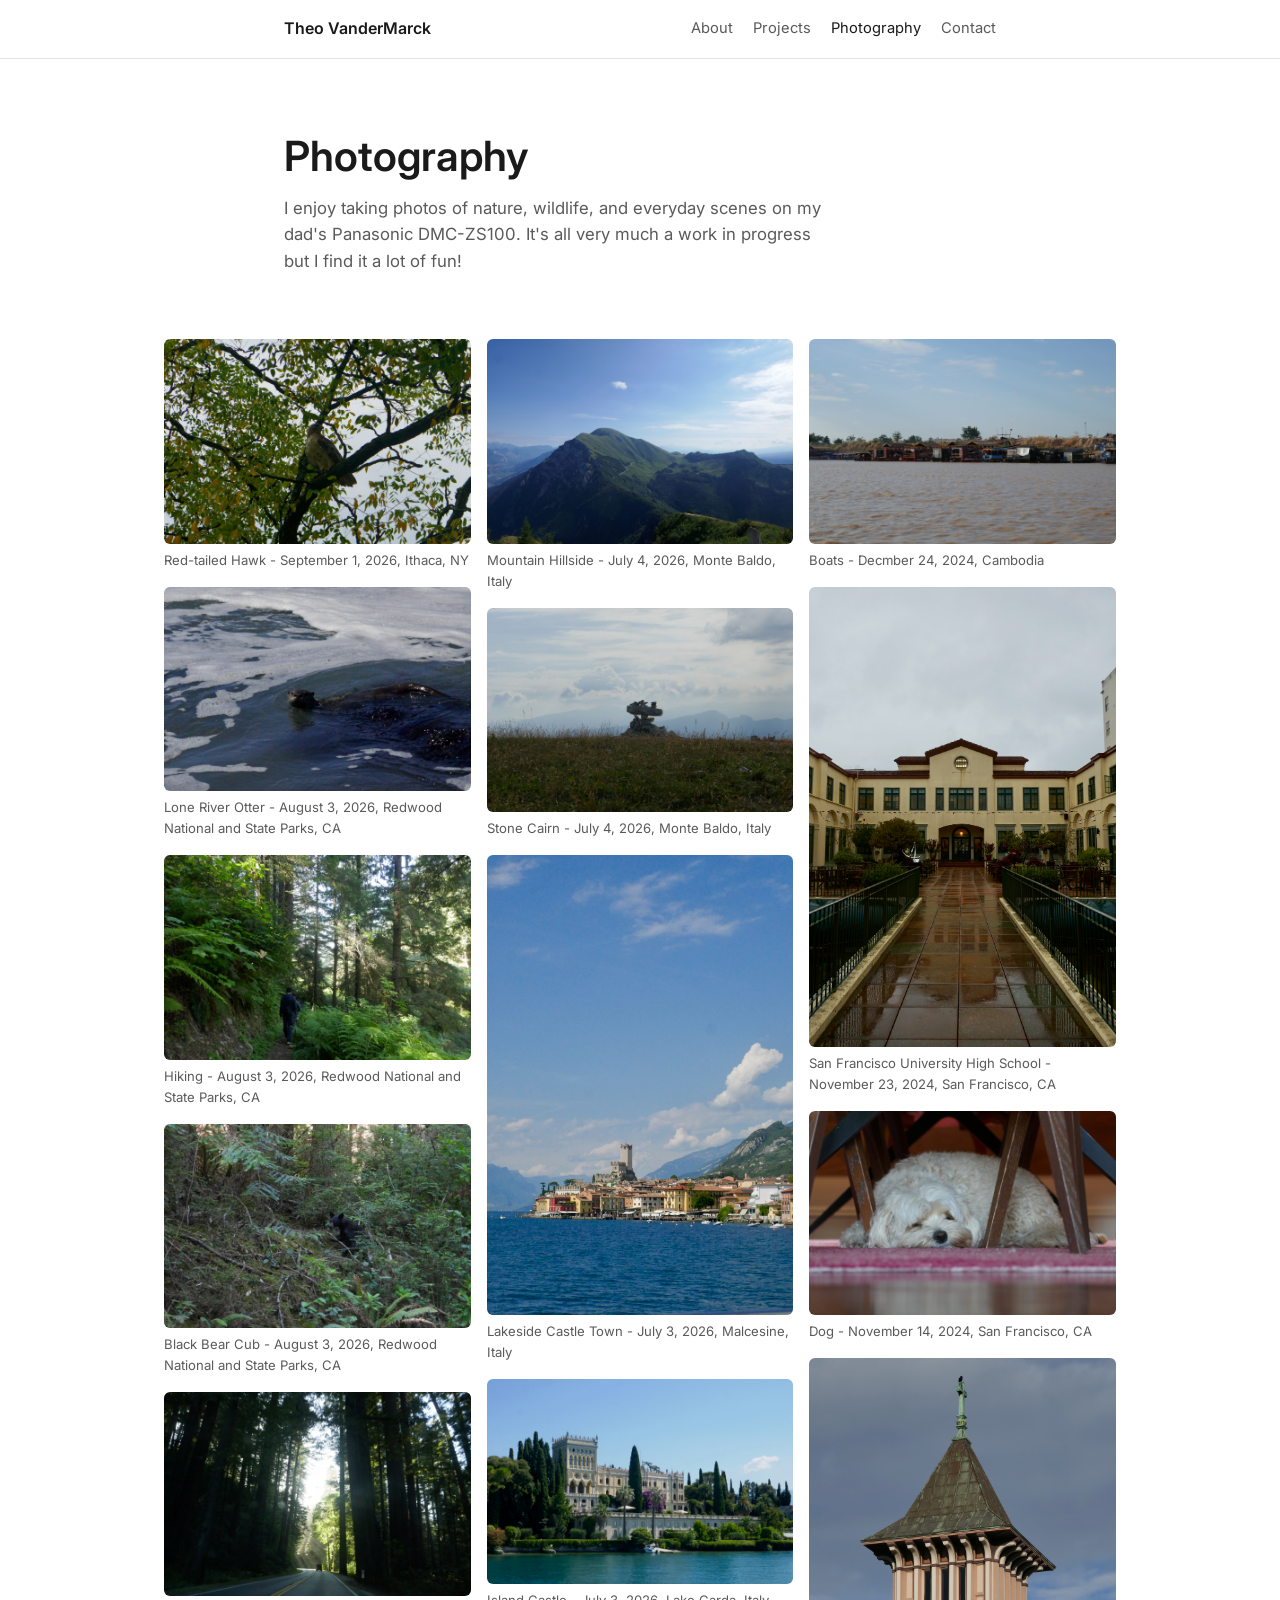
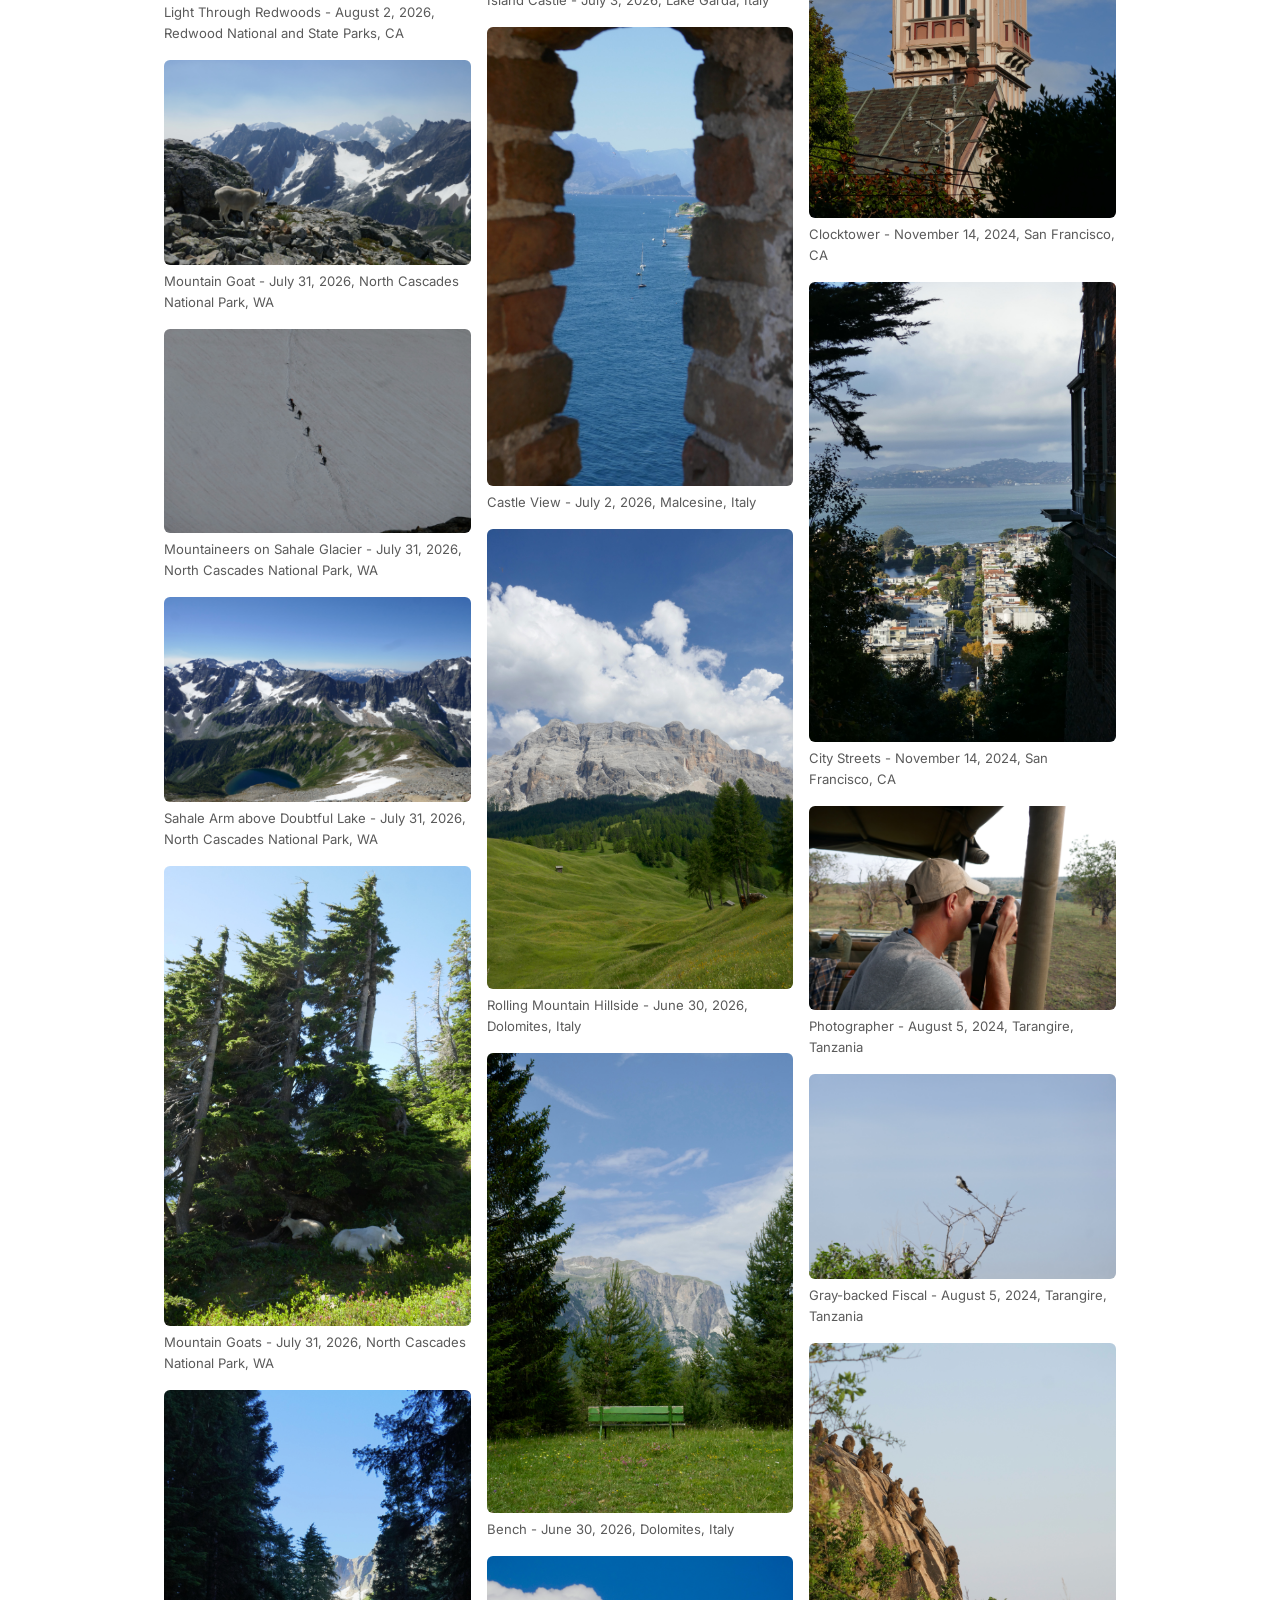
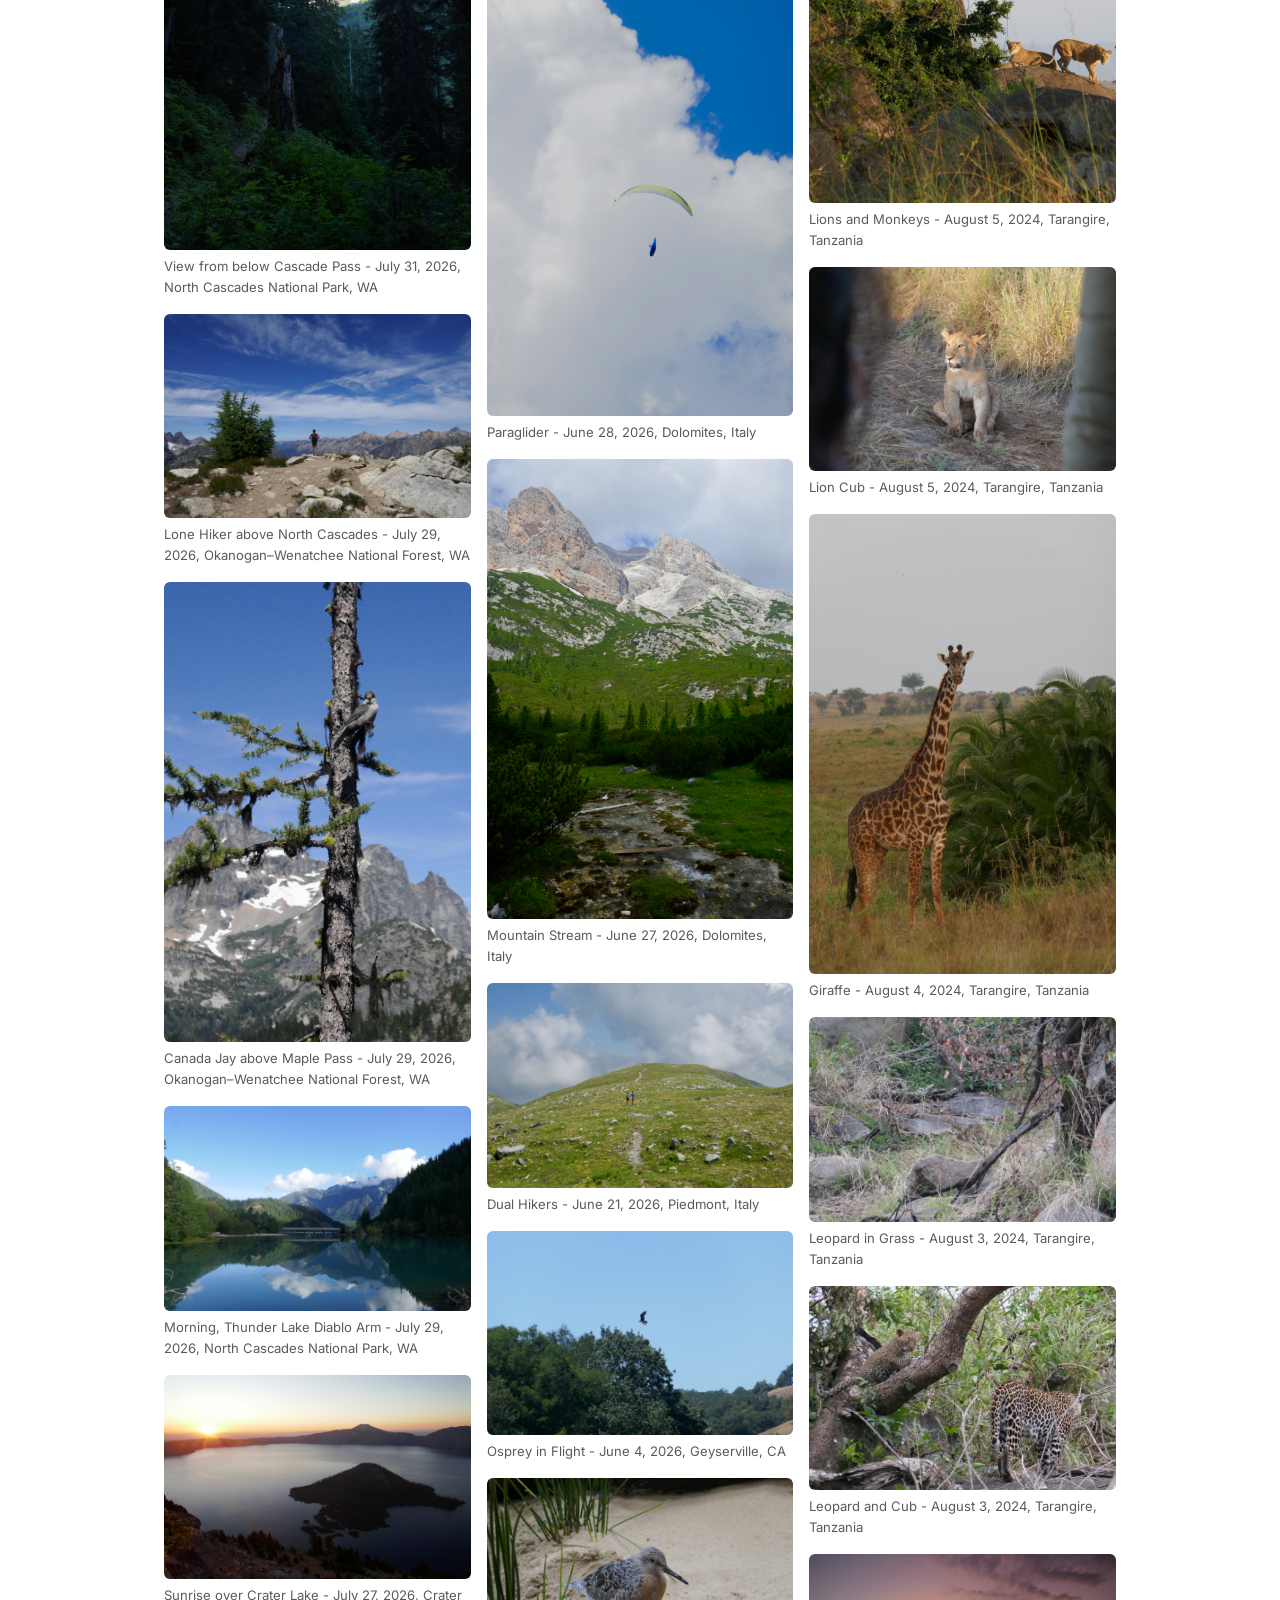
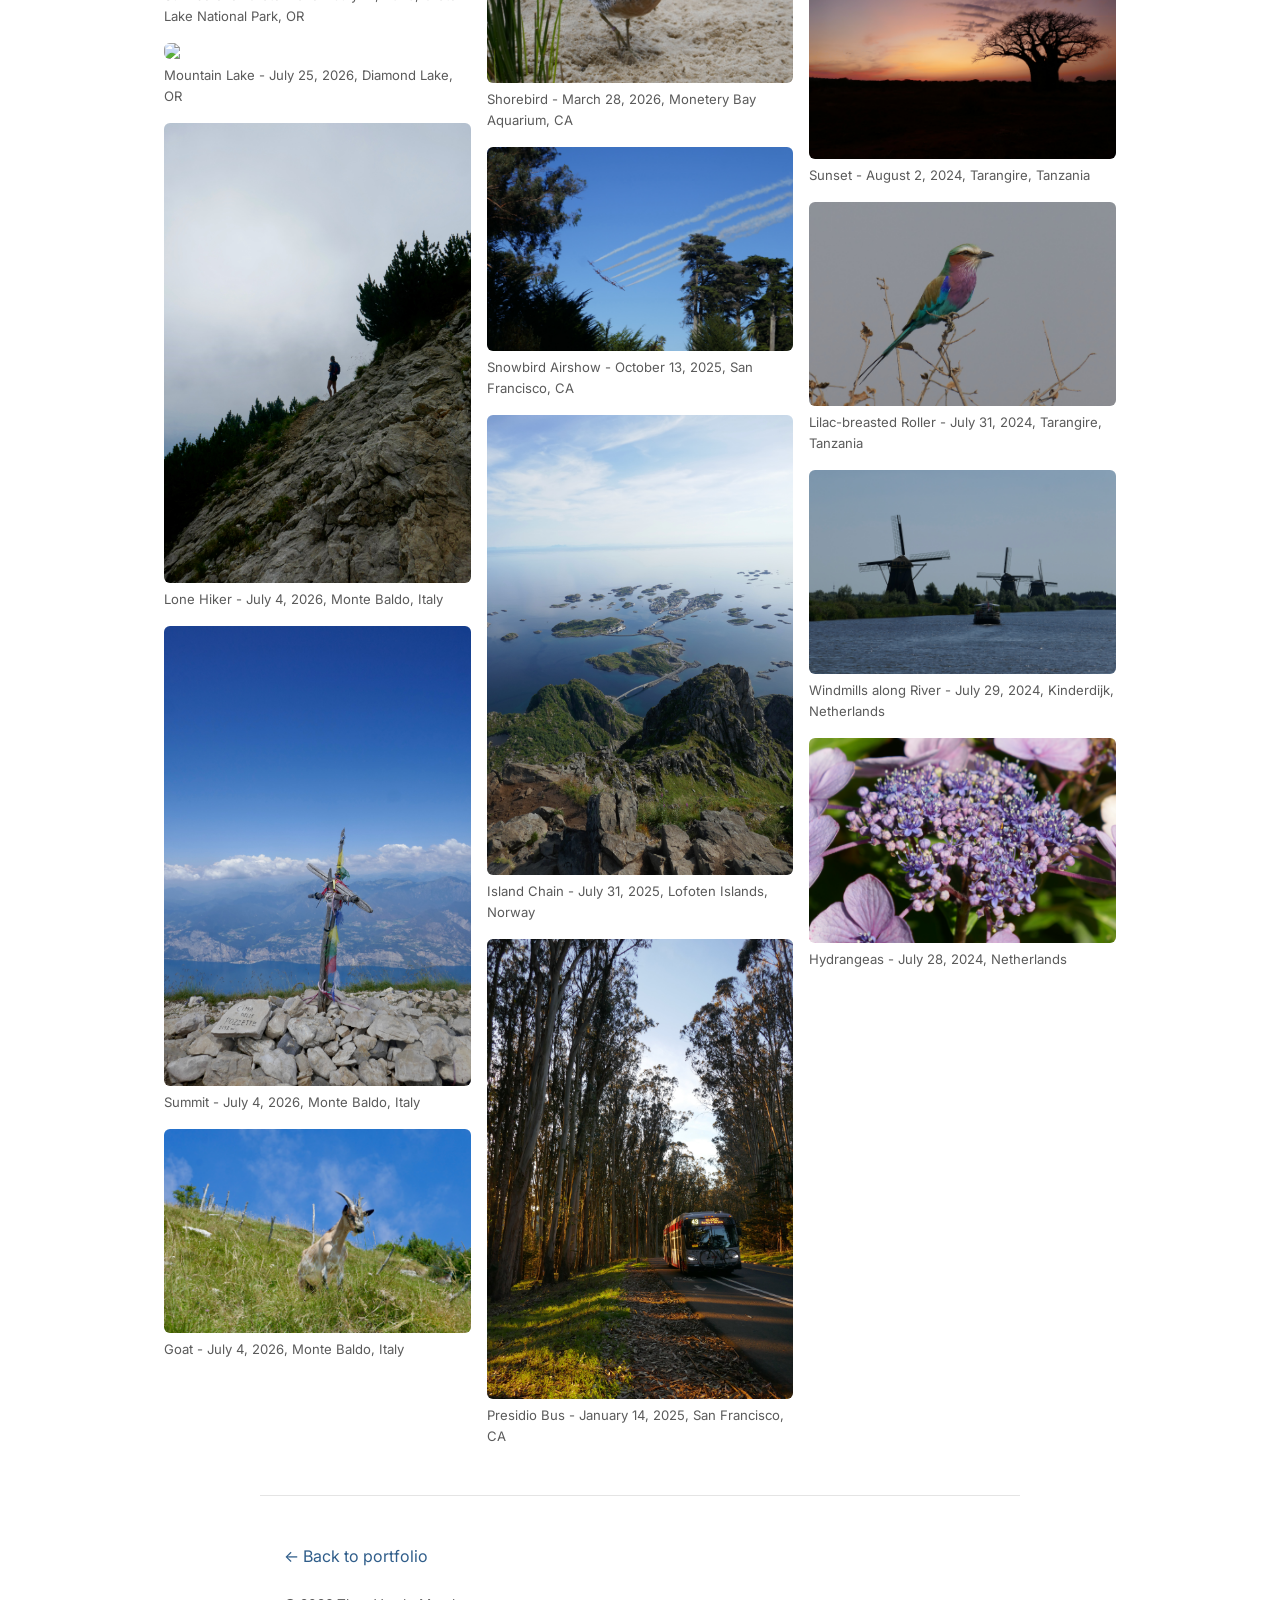
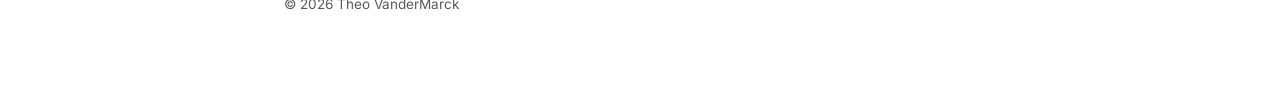
==== photography.html @ ccc16182 "added photography section" ====
<!DOCTYPE html>
<html lang="en">
<head>
<meta charset="UTF-8">
<meta name="viewport" content="width=device-width, initial-scale=1.0">
<title>Photography — Theo VanderMarck</title>
<meta name="description" content="Photography by Theo VanderMarck.">
<link rel="icon" href="assets/icon.png">
<link rel="preconnect" href="https://fonts.googleapis.com">
<link rel="preconnect" href="https://fonts.gstatic.com" crossorigin>
<link href="https://fonts.googleapis.com/css2?family=Inter:wght@400;500;600;700&display=swap" rel="stylesheet">
<link rel="stylesheet" href="styles.css">
</head>
<body>

  <header class="nav">
    <div class="nav-inner">
      <a href="index.html" class="nav-name">Theo VanderMarck</a>
      <nav class="nav-links">
        <a href="index.html#about">About</a>
        <a href="index.html#projects">Projects</a>
        <a href="photography.html" class="current">Photography</a>
        <a href="index.html#contact">Contact</a>
      </nav>
    </div>
  </header>

  <section class="hero photo-hero">
    <h1>Photography</h1>
    <p class="hero-tagline">
      I enjoy taking photos of nature, wildlife, and everyday scenes on my dad's Panasonic DMC-ZS100. It's all very much a work in progress but I find it a lot of fun!
    </p>
  </section>

  <section class="gallery-section">
    <div class="gallery">

      <figure>
        <a href="assets/photos/i1.jpeg" target="_blank" rel="noopener">
          <img src="assets/photos/i1.jpeg" loading="lazy">
        </a>
        <figcaption>Red-tailed Hawk - September 1, 2026, Ithaca, NY</figcaption>
      </figure>

      <figure>
        <a href="assets/photos/i2.jpeg" target="_blank" rel="noopener">
          <img src="assets/photos/i2.jpeg" loading="lazy">
        </a>
        <figcaption>Lone River Otter - August 3, 2026, Redwood National and State Parks, CA</figcaption>
      </figure>

      <figure>
        <a href="assets/photos/i3.jpeg" target="_blank" rel="noopener">
          <img src="assets/photos/i3.jpeg" loading="lazy">
        </a>
        <figcaption>Hiking - August 3, 2026, Redwood National and State Parks, CA</figcaption>
      </figure>

      <figure>
        <a href="assets/photos/i4.jpeg" target="_blank" rel="noopener">
          <img src="assets/photos/i4.jpeg" loading="lazy">
        </a>
        <figcaption>Black Bear Cub - August 3, 2026, Redwood National and State Parks, CA </figcaption>
      </figure>

      <figure>
        <a href="assets/photos/i5.jpeg" target="_blank" rel="noopener">
          <img src="assets/photos/i5.jpeg" loading="lazy">
        </a>
        <figcaption>Light Through Redwoods - August 2, 2026, Redwood National and State Parks, CA </figcaption>
      </figure>

      <figure>
        <a href="assets/photos/i6.jpeg" target="_blank" rel="noopener">
          <img src="assets/photos/i6.jpeg" loading="lazy">
        </a>
        <figcaption>Mountain Goat - July 31, 2026, North Cascades National Park, WA</figcaption>
      </figure>

      <figure>
        <a href="assets/photos/i7.jpeg" target="_blank" rel="noopener">
          <img src="assets/photos/i7.jpeg" loading="lazy">
        </a>
        <figcaption>Mountaineers on Sahale Glacier - July 31, 2026, North Cascades National Park, WA </figcaption>
      </figure>

      <figure>
        <a href="assets/photos/i8.jpeg" target="_blank" rel="noopener">
          <img src="assets/photos/i8.jpeg" loading="lazy">
        </a>
        <figcaption>Sahale Arm above Doubtful Lake - July 31, 2026, North Cascades National Park, WA </figcaption>
      </figure>

      <figure>
        <a href="assets/photos/i9.jpeg" target="_blank" rel="noopener">
          <img src="assets/photos/i9.jpeg" loading="lazy">
        </a>
        <figcaption>Mountain Goats - July 31, 2026, North Cascades National Park, WA </figcaption>
      </figure>

      <figure>
        <a href="assets/photos/i10.jpeg" target="_blank" rel="noopener">
          <img src="assets/photos/i10.jpeg" loading="lazy">
        </a>
        <figcaption>View from below Cascade Pass - July 31, 2026, North Cascades National Park, WA</figcaption>
      </figure>

      <figure>
        <a href="assets/photos/i11.jpeg" target="_blank" rel="noopener">
          <img src="assets/photos/i11.jpeg" loading="lazy">
        </a>
        <figcaption>Lone Hiker above North Cascades - July 29, 2026, Okanogan–Wenatchee National Forest, WA</figcaption>
      </figure>

      <figure>
        <a href="assets/photos/i12.jpeg" target="_blank" rel="noopener">
          <img src="assets/photos/i12.jpeg" loading="lazy">
        </a>
        <figcaption>Canada Jay above Maple Pass - July 29, 2026, Okanogan–Wenatchee National Forest, WA</figcaption>
      </figure>

      <figure>
        <a href="assets/photos/i13.jpeg" target="_blank" rel="noopener">
          <img src="assets/photos/i13.jpeg" loading="lazy">
        </a>
        <figcaption>Morning, Thunder Lake Diablo Arm - July 29, 2026, North Cascades National Park, WA </figcaption>
      </figure>

      <figure>
        <a href="assets/photos/i14.jpeg" target="_blank" rel="noopener">
          <img src="assets/photos/i14.jpeg" loading="lazy">
        </a>
        <figcaption>Sunrise over Crater Lake - July 27, 2026, Crater Lake National Park, OR</figcaption>
      </figure>

      <figure>
        <a href="assets/photos/i15.jpeg" target="_blank" rel="noopener">
          <img src="assets/photos/i15jpeg" loading="lazy">
        </a>
        <figcaption>Mountain Lake - July 25, 2026, Diamond Lake, OR</figcaption>
      </figure>

      <figure>
        <a href="assets/photos/i16.jpeg" target="_blank" rel="noopener">
          <img src="assets/photos/i16.jpeg" loading="lazy">
        </a>
        <figcaption>Lone Hiker - July 4, 2026, Monte Baldo, Italy</figcaption>
      </figure>

      <figure>
        <a href="assets/photos/i17.jpeg" target="_blank" rel="noopener">
          <img src="assets/photos/i17.jpeg" loading="lazy">
        </a>
        <figcaption>Summit - July 4, 2026, Monte Baldo, Italy</figcaption>
      </figure>

      <figure>
        <a href="assets/photos/i18.jpeg" target="_blank" rel="noopener">
          <img src="assets/photos/i18.jpeg" loading="lazy">
        </a>
        <figcaption>Goat - July 4, 2026, Monte Baldo, Italy</figcaption>
      </figure>

      <figure>
        <a href="assets/photos/i19.jpeg" target="_blank" rel="noopener">
          <img src="assets/photos/i19.jpeg" loading="lazy">
        </a>
        <figcaption>Mountain Hillside - July 4, 2026, Monte Baldo, Italy</figcaption>
      </figure>

      <figure>
        <a href="assets/photos/i20.jpeg" target="_blank" rel="noopener">
          <img src="assets/photos/i20.jpeg" loading="lazy">
        </a>
        <figcaption>Stone Cairn - July 4, 2026, Monte Baldo, Italy</figcaption>
      </figure>

      <figure>
        <a href="assets/photos/i21.jpeg" target="_blank" rel="noopener">
          <img src="assets/photos/i21.jpeg" loading="lazy">
        </a>
        <figcaption>Lakeside Castle Town - July 3, 2026, Malcesine, Italy</figcaption>
      </figure>

      <figure>
        <a href="assets/photos/i22.jpeg" target="_blank" rel="noopener">
          <img src="assets/photos/i22.jpeg" loading="lazy">
        </a>
        <figcaption>Island Castle - July 3, 2026, Lake Garda, Italy</figcaption>
      </figure>

      <figure>
        <a href="assets/photos/i23.jpeg" target="_blank" rel="noopener">
          <img src="assets/photos/i23.jpeg" loading="lazy">
        </a>
        <figcaption>Castle View - July 2, 2026, Malcesine, Italy</figcaption>
      </figure>

      <figure>
        <a href="assets/photos/i24.jpeg" target="_blank" rel="noopener">
          <img src="assets/photos/i24.jpeg" loading="lazy">
        </a>
        <figcaption>Rolling Mountain Hillside - June 30, 2026, Dolomites, Italy</figcaption>
      </figure>

      <figure>
        <a href="assets/photos/i25.jpeg" target="_blank" rel="noopener">
          <img src="assets/photos/i25.jpeg" loading="lazy">
        </a>
        <figcaption>Bench - June 30, 2026, Dolomites, Italy </figcaption>
      </figure>

      <figure>
        <a href="assets/photos/i26.jpeg" target="_blank" rel="noopener">
          <img src="assets/photos/i26.jpeg" loading="lazy">
        </a>
        <figcaption>Paraglider - June 28, 2026, Dolomites, Italy</figcaption>
      </figure>

      <figure>
        <a href="assets/photos/i27.jpeg" target="_blank" rel="noopener">
          <img src="assets/photos/i27.jpeg" loading="lazy">
        </a>
        <figcaption>Mountain Stream - June 27, 2026, Dolomites, Italy</figcaption>
      </figure>

      <figure>
        <a href="assets/photos/i28.jpeg" target="_blank" rel="noopener">
          <img src="assets/photos/i28.jpeg" loading="lazy">
        </a>
        <figcaption>Dual Hikers - June 21, 2026, Piedmont, Italy</figcaption>
      </figure>

      <figure>
        <a href="assets/photos/i29.jpeg" target="_blank" rel="noopener">
          <img src="assets/photos/i29.jpeg" loading="lazy">
        </a>
        <figcaption>Osprey in Flight - June 4, 2026, Geyserville, CA </figcaption>
      </figure>

      <figure>
        <a href="assets/photos/i30.jpeg" target="_blank" rel="noopener">
          <img src="assets/photos/i30.jpeg" loading="lazy">
        </a>
        <figcaption>Shorebird - March 28, 2026, Monetery Bay Aquarium, CA</figcaption>
      </figure>

      <figure>
        <a href="assets/photos/i31.jpeg" target="_blank" rel="noopener">
          <img src="assets/photos/i31.jpeg" loading="lazy">
        </a>
        <figcaption>Snowbird Airshow - October 13, 2025, San Francisco, CA</figcaption>
      </figure>

      <figure>
        <a href="assets/photos/i32.jpeg" target="_blank" rel="noopener">
          <img src="assets/photos/i32.jpeg" loading="lazy">
        </a>
        <figcaption>Island Chain - July 31, 2025, Lofoten Islands, Norway</figcaption>
      </figure>

      <figure>
        <a href="assets/photos/i33.jpeg" target="_blank" rel="noopener">
          <img src="assets/photos/i33.jpeg" loading="lazy">
        </a>
        <figcaption>Presidio Bus - January 14, 2025, San Francisco, CA</figcaption>
      </figure>

      <figure>
        <a href="assets/photos/i34.jpeg" target="_blank" rel="noopener">
          <img src="assets/photos/i34.jpeg" loading="lazy">
        </a>
        <figcaption>Boats - Decmber 24, 2024, Cambodia </figcaption>
      </figure>

      <figure>
        <a href="assets/photos/i35.jpeg" target="_blank" rel="noopener">
          <img src="assets/photos/i35.jpeg" loading="lazy">
        </a>
        <figcaption>San Francisco University High School - November 23, 2024, San Francisco, CA</figcaption>
      </figure>

      <figure>
        <a href="assets/photos/i36.jpeg" target="_blank" rel="noopener">
          <img src="assets/photos/i36.jpeg" loading="lazy">
        </a>
        <figcaption>Dog - November 14, 2024, San Francisco, CA </figcaption>
      </figure>

      <figure>
        <a href="assets/photos/i37.jpeg" target="_blank" rel="noopener">
          <img src="assets/photos/i37.jpeg" loading="lazy">
        </a>
        <figcaption>Clocktower - November 14, 2024, San Francisco, CA </figcaption>
      </figure>

      <figure>
        <a href="assets/photos/i38.jpeg" target="_blank" rel="noopener">
          <img src="assets/photos/i38.jpeg" loading="lazy">
        </a>
        <figcaption>City Streets - November 14, 2024, San Francisco, CA </figcaption>
      </figure>

      <figure>
        <a href="assets/photos/i39.jpeg" target="_blank" rel="noopener">
          <img src="assets/photos/i39.jpeg" loading="lazy">
        </a>
        <figcaption>Photographer - August 5, 2024, Tarangire, Tanzania</figcaption>
      </figure>

      <figure>
        <a href="assets/photos/i40.jpeg" target="_blank" rel="noopener">
          <img src="assets/photos/i40.jpeg" loading="lazy">
        </a>
        <figcaption>Gray-backed Fiscal - August 5, 2024, Tarangire, Tanzania</figcaption>
      </figure>

      <figure>
        <a href="assets/photos/i41.jpeg" target="_blank" rel="noopener">
          <img src="assets/photos/i41.jpeg" loading="lazy">
        </a>
        <figcaption>Lions and Monkeys - August 5, 2024, Tarangire, Tanzania </figcaption>
      </figure>

      <figure>
        <a href="assets/photos/i42.jpeg" target="_blank" rel="noopener">
          <img src="assets/photos/i42.jpeg" loading="lazy">
        </a>
        <figcaption>Lion Cub - August 5, 2024, Tarangire, Tanzania </figcaption>
      </figure>

      <figure>
        <a href="assets/photos/i43.jpeg" target="_blank" rel="noopener">
          <img src="assets/photos/i43.jpeg" loading="lazy">
        </a>
        <figcaption>Giraffe - August 4, 2024, Tarangire, Tanzania </figcaption>
      </figure>

      <figure>
        <a href="assets/photos/i44.jpeg" target="_blank" rel="noopener">
          <img src="assets/photos/i44.jpeg" loading="lazy">
        </a>
        <figcaption>Leopard in Grass - August 3, 2024, Tarangire, Tanzania </figcaption>
      </figure>

      <figure>
        <a href="assets/photos/i45.jpeg" target="_blank" rel="noopener">
          <img src="assets/photos/i45.jpeg" loading="lazy">
        </a>
        <figcaption>Leopard and Cub - August 3, 2024, Tarangire, Tanzania</figcaption>
      </figure>

      <figure>
        <a href="assets/photos/i46.jpeg" target="_blank" rel="noopener">
          <img src="assets/photos/i46.jpeg" loading="lazy">
        </a>
        <figcaption>Sunset - August 2, 2024, Tarangire, Tanzania</figcaption>
      </figure>

      <figure>
        <a href="assets/photos/i47.jpeg" target="_blank" rel="noopener">
          <img src="assets/photos/i47.jpeg" loading="lazy">
        </a>
        <figcaption>Lilac-breasted Roller - July 31, 2024, Tarangire, Tanzania </figcaption>
      </figure>

      <figure>
        <a href="assets/photos/i48.jpeg" target="_blank" rel="noopener">
          <img src="assets/photos/i48.jpeg" loading="lazy">
        </a>
        <figcaption>Windmills along River - July 29, 2024, Kinderdijk, Netherlands</figcaption>
      </figure>

      <figure>
        <a href="assets/photos/i49.jpeg" target="_blank" rel="noopener">
          <img src="assets/photos/i49.jpeg" loading="lazy">
        </a>
        <figcaption>Hydrangeas - July 28, 2024, Netherlands </figcaption>
      </figure>


    </div>
  </section>

  <footer class="footer">
    <p><a href="index.html">← Back to portfolio</a></p>
    <p class="footer-note">© <span id="year"></span> Theo VanderMarck</p>
  </footer>

  <script src="script.js"></script>
</body>
</html>
---- styles.css ----
:root {
  --bg: #ffffff;
  --text: #1a1a1a;
  --text-dim: #5a5a5a;
  --border: #e4e4e4;
  --accent: #2f5d8a;

  --font: 'Inter', -apple-system, BlinkMacSystemFont, sans-serif;
  --max-width: 760px;
  --edge: 24px;
}

* { box-sizing: border-box; }

html { scroll-behavior: smooth; }

@media (prefers-reduced-motion: reduce) {
  html { scroll-behavior: auto; }
}

body {
  margin: 0;
  background: var(--bg);
  color: var(--text);
  font-family: var(--font);
  line-height: 1.6;
  -webkit-font-smoothing: antialiased;
}

h1, h2, h3 {
  margin: 0 0 12px;
  font-weight: 600;
  line-height: 1.25;
}

p { margin: 0 0 16px; }

a { color: var(--accent); text-decoration: none; }
a:hover { text-decoration: underline; }

a:focus-visible, button:focus-visible {
  outline: 2px solid var(--accent);
  outline-offset: 3px;
}

.nav {
  position: sticky;
  top: 0;
  z-index: 50;
  background: rgba(255, 255, 255, 0.9);
  backdrop-filter: blur(6px);
  border-bottom: 1px solid var(--border);
}

.nav-inner {
  max-width: var(--max-width);
  margin: 0 auto;
  padding: 16px var(--edge);
  display: flex;
  align-items: center;
  justify-content: space-between;
}

.nav-name {
  font-weight: 600;
  color: var(--text);
}
.nav-name:hover { text-decoration: none; opacity: 0.75; }

.nav-links { display: flex; gap: 20px; }
.nav-links a {
  color: var(--text-dim);
  font-size: 0.92rem;
}
.nav-links a:hover { color: var(--text); text-decoration: none; }

.hero {
  max-width: var(--max-width);
  margin: 0 auto;
  padding: 72px var(--edge) 48px;
}

.hero h1 {
  font-size: clamp(2rem, 6vw, 2.6rem);
}

.hero-tagline {
  max-width: 540px;
  color: var(--text-dim);
  font-size: 1.05rem;
}

.hero-links { display: flex; gap: 18px; margin-top: 8px; }
.hero-links a { font-size: 0.95rem; font-weight: 500; }

.section {
  max-width: var(--max-width);
  margin: 0 auto;
  padding: 48px var(--edge);
  border-top: 1px solid var(--border);
}

.section h2 {
  font-size: 1.4rem;
  margin-bottom: 24px;
}

.about-grid {
  display: grid;
  grid-template-columns: 160px 1fr;
  gap: 32px;
  align-items: start;
}

.photo-placeholder {
  aspect-ratio: 1 / 1;
  background: #f4f4f4;
  border: 1px dashed var(--border);
  display: flex;
  align-items: center;
  justify-content: center;
  font-size: 0.8rem;
  color: var(--text-dim);
  border-radius: 6px;
}

.about-copy p { color: var(--text-dim); }

@media (max-width: 560px) {
  .about-grid { grid-template-columns: 1fr; }
  .photo-placeholder { max-width: 140px; }
}

.skills { margin-top: 36px; }
.skills h3 { font-size: 1rem; margin-bottom: 14px; }

.skills-list {
  list-style: none;
  padding: 0;
  margin: 0;
  display: flex;
  flex-wrap: wrap;
  gap: 8px;
}
.skills-list li {
  font-size: 0.88rem;
  color: var(--text-dim);
  border: 1px solid var(--border);
  padding: 6px 12px;
  border-radius: 6px;
}

.project {
  display: grid;
  grid-template-columns: 220px 1fr;
  gap: 24px;
  padding: 24px 0;
  border-bottom: 1px solid var(--border);

  align-items: start;   
}
.project:last-child { border-bottom: none; }

.project-image .photo-placeholder {
  aspect-ratio: 4 / 3;
  border-radius: 6px;
}

.project-body h3 { font-size: 1.1rem; margin-bottom: 4px; }

.project-meta {
  font-size: 0.85rem;
  color: var(--text-dim);
  margin-bottom: 12px;
}

.project-desc { color: var(--text-dim); font-size: 0.95rem; }

.project-links { display: flex; gap: 16px; margin-top: 4px; }
.project-links a { font-size: 0.9rem; font-weight: 500; }

@media (max-width: 600px) {
  .project { grid-template-columns: 1fr; }
}

.footer {
  max-width: var(--max-width);
  margin: 0 auto;
  padding: 48px var(--edge) 64px;
  border-top: 1px solid var(--border);
}

.footer-note {
  margin-top: 24px;
  font-size: 0.85rem;
  color: var(--text-dim);
}

.photo-placeholder img,
.about-photo img,
.project-image img {
  width: 100%;
  aspect-ratio: 4 / 3;
  object-fit: cover;
  border-radius: 6px;
  display: block;
}
.about-photo {
  aspect-ratio: 1 / 1;
  overflow: hidden;
  border-radius: 6px;
}

.about-photo img {
  width: 100%;
  height: 100%;
  object-fit: cover;
  display: block;
}

.project-image2 img {
  width: 100%;
  aspect-ratio: 3 / 4.2;
  object-fit: cover;
  border-radius: 6px;
  display: block;
}

.project-list {
  list-style: none;
  margin: 0;
  padding: 0;
}

.project-list li {
  display: flex;
  flex-wrap: wrap;
  align-items: baseline;
  gap: 10px;
  padding: 12px 0;
  border-bottom: 1px solid var(--border);
}
.project-list li:last-child { border-bottom: none; }

.project-list-title {
  font-weight: 500;
  margin-right: auto;
}

.project-list a {
  font-size: 0.9rem;
  font-weight: 500;
  white-space: nowrap;
}

.photo-hero { padding-bottom: 24px; }

.gallery-section {
  max-width: 1000px;
  margin: 0 auto;
  padding: 24px var(--edge) 48px;
}

/* Columns let photos keep their own aspect ratios (mixed portrait/landscape) */
.gallery {
  column-count: 3;
  column-gap: 16px;
}

.gallery figure {
  margin: 0 0 16px;
  break-inside: avoid;
}

.gallery img {
  width: 100%;
  height: auto;
  display: block;
  border-radius: 6px;
}

.gallery a:hover img { opacity: 0.9; }

.gallery figcaption {
  font-size: 0.82rem;
  color: var(--text-dim);
  margin-top: 6px;
}

.nav-links a.current { color: var(--text); }

@media (max-width: 800px) { .gallery { column-count: 2; } }
@media (max-width: 480px) { .gallery { column-count: 1; } }
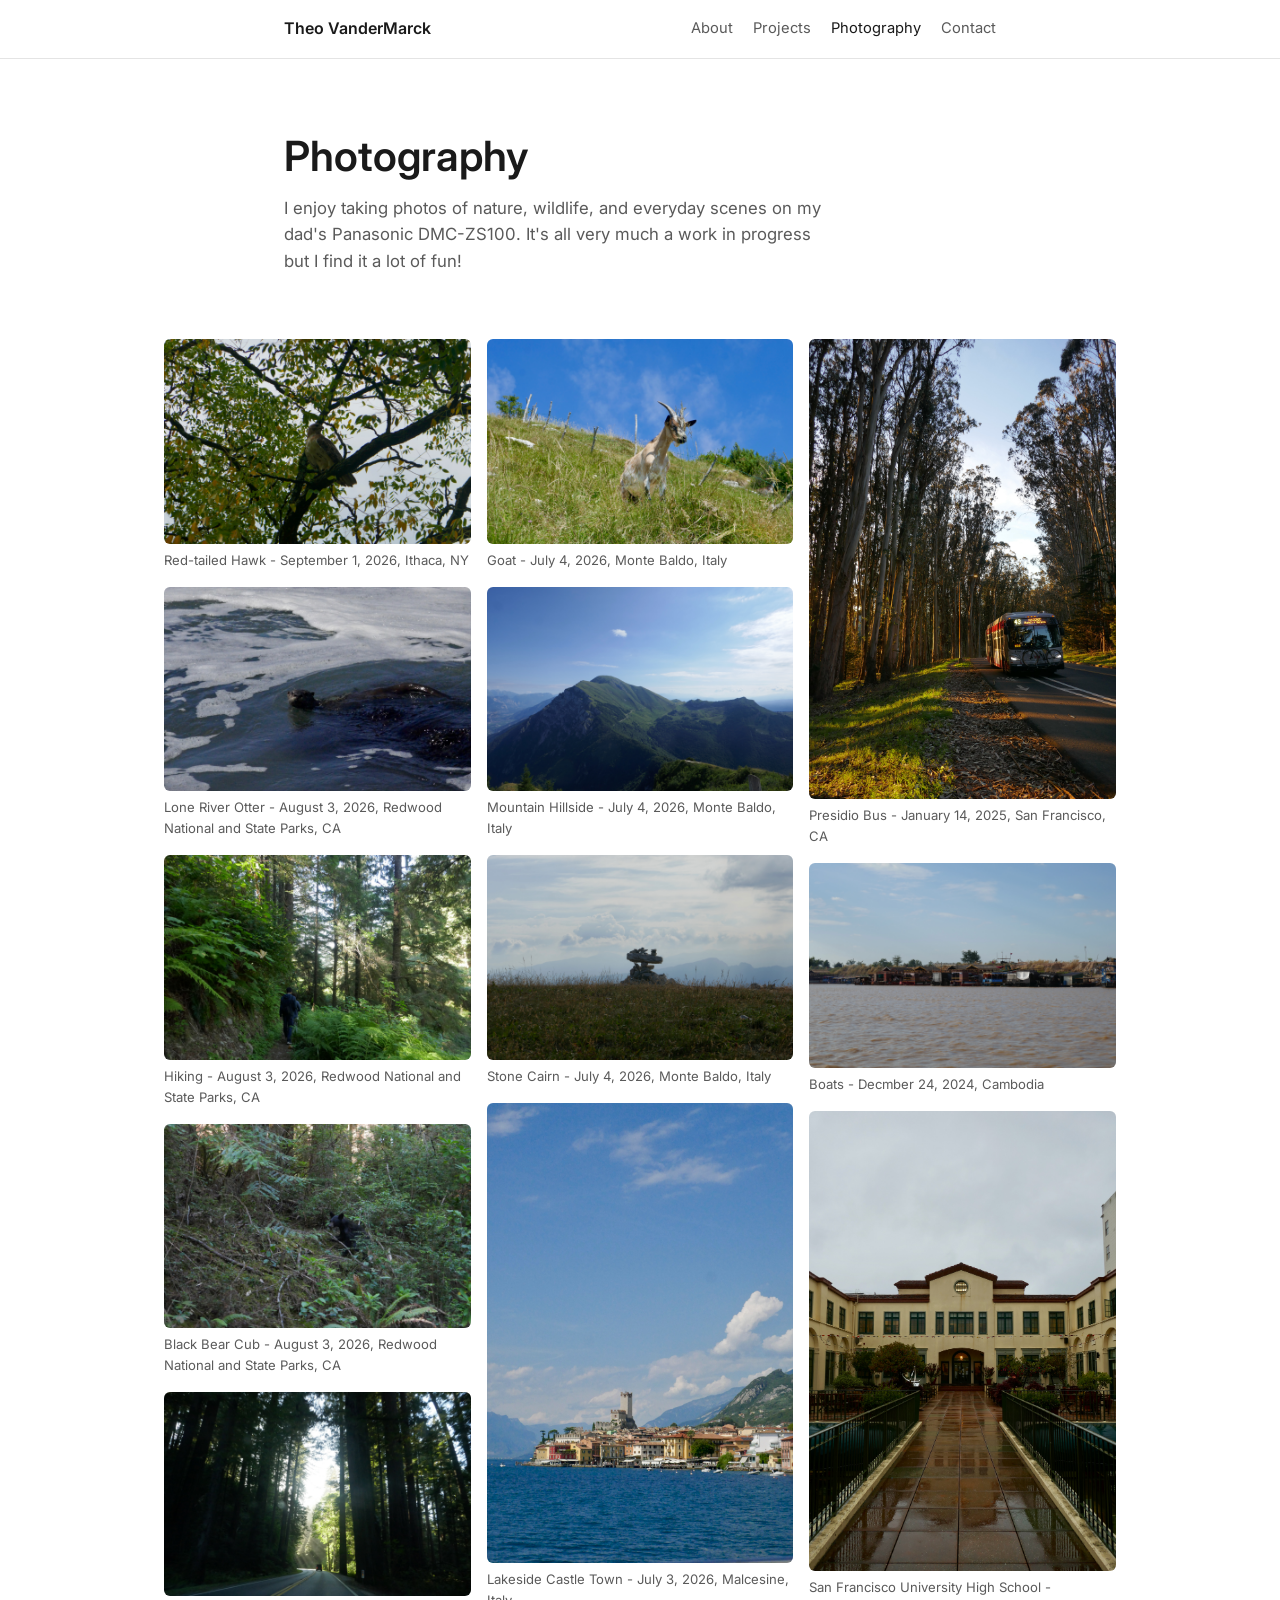
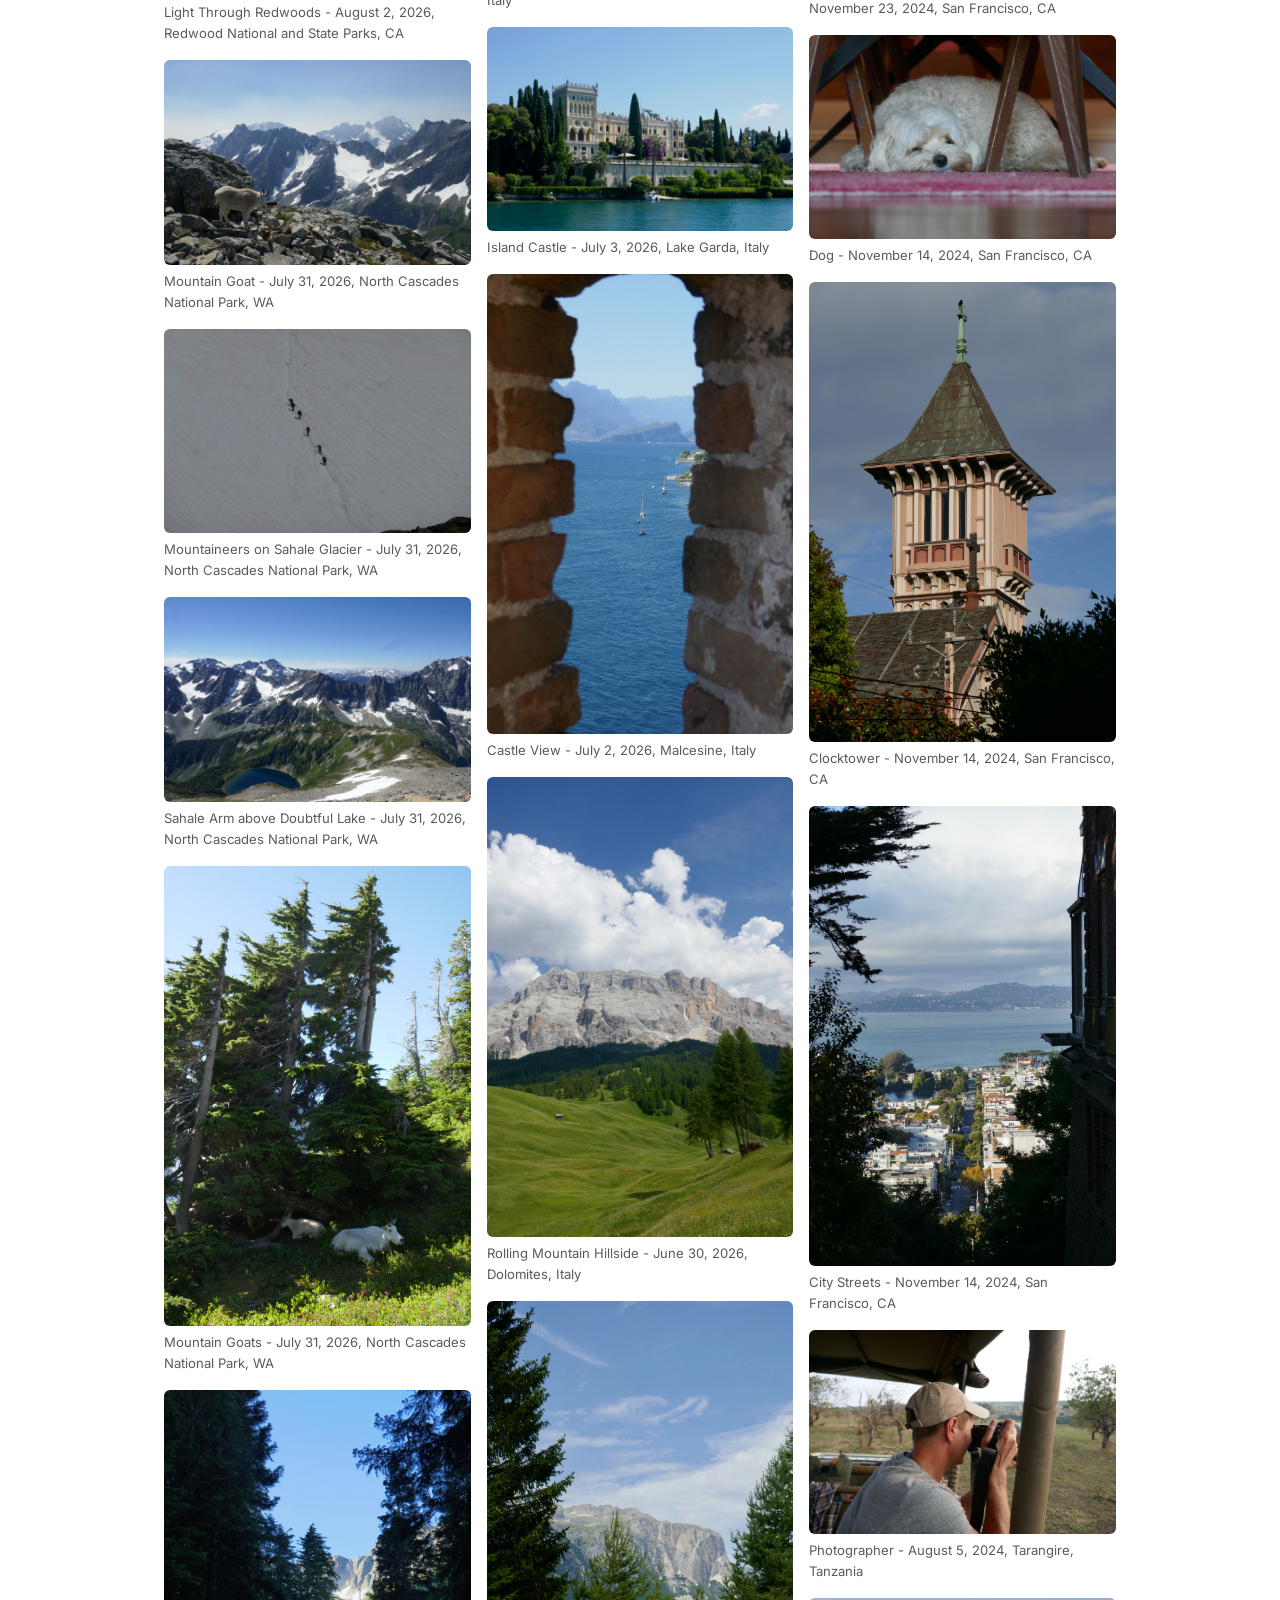
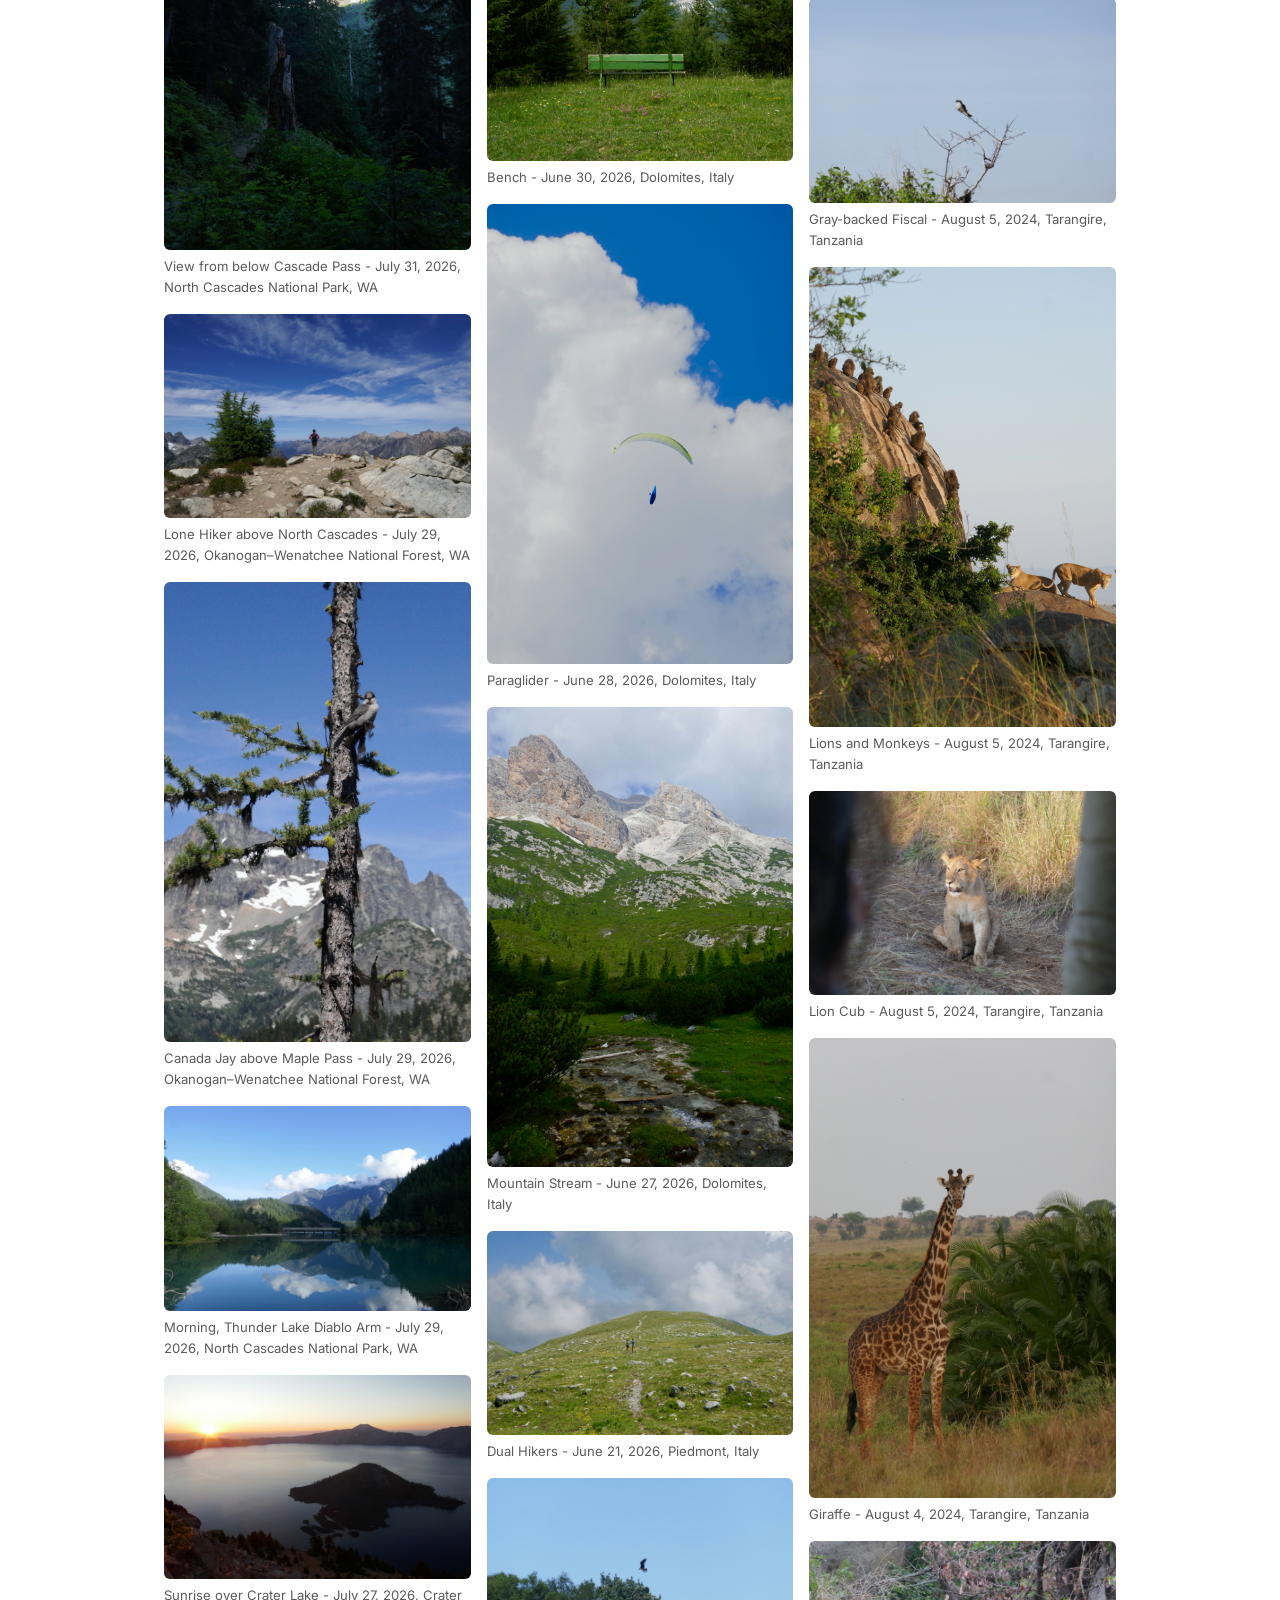
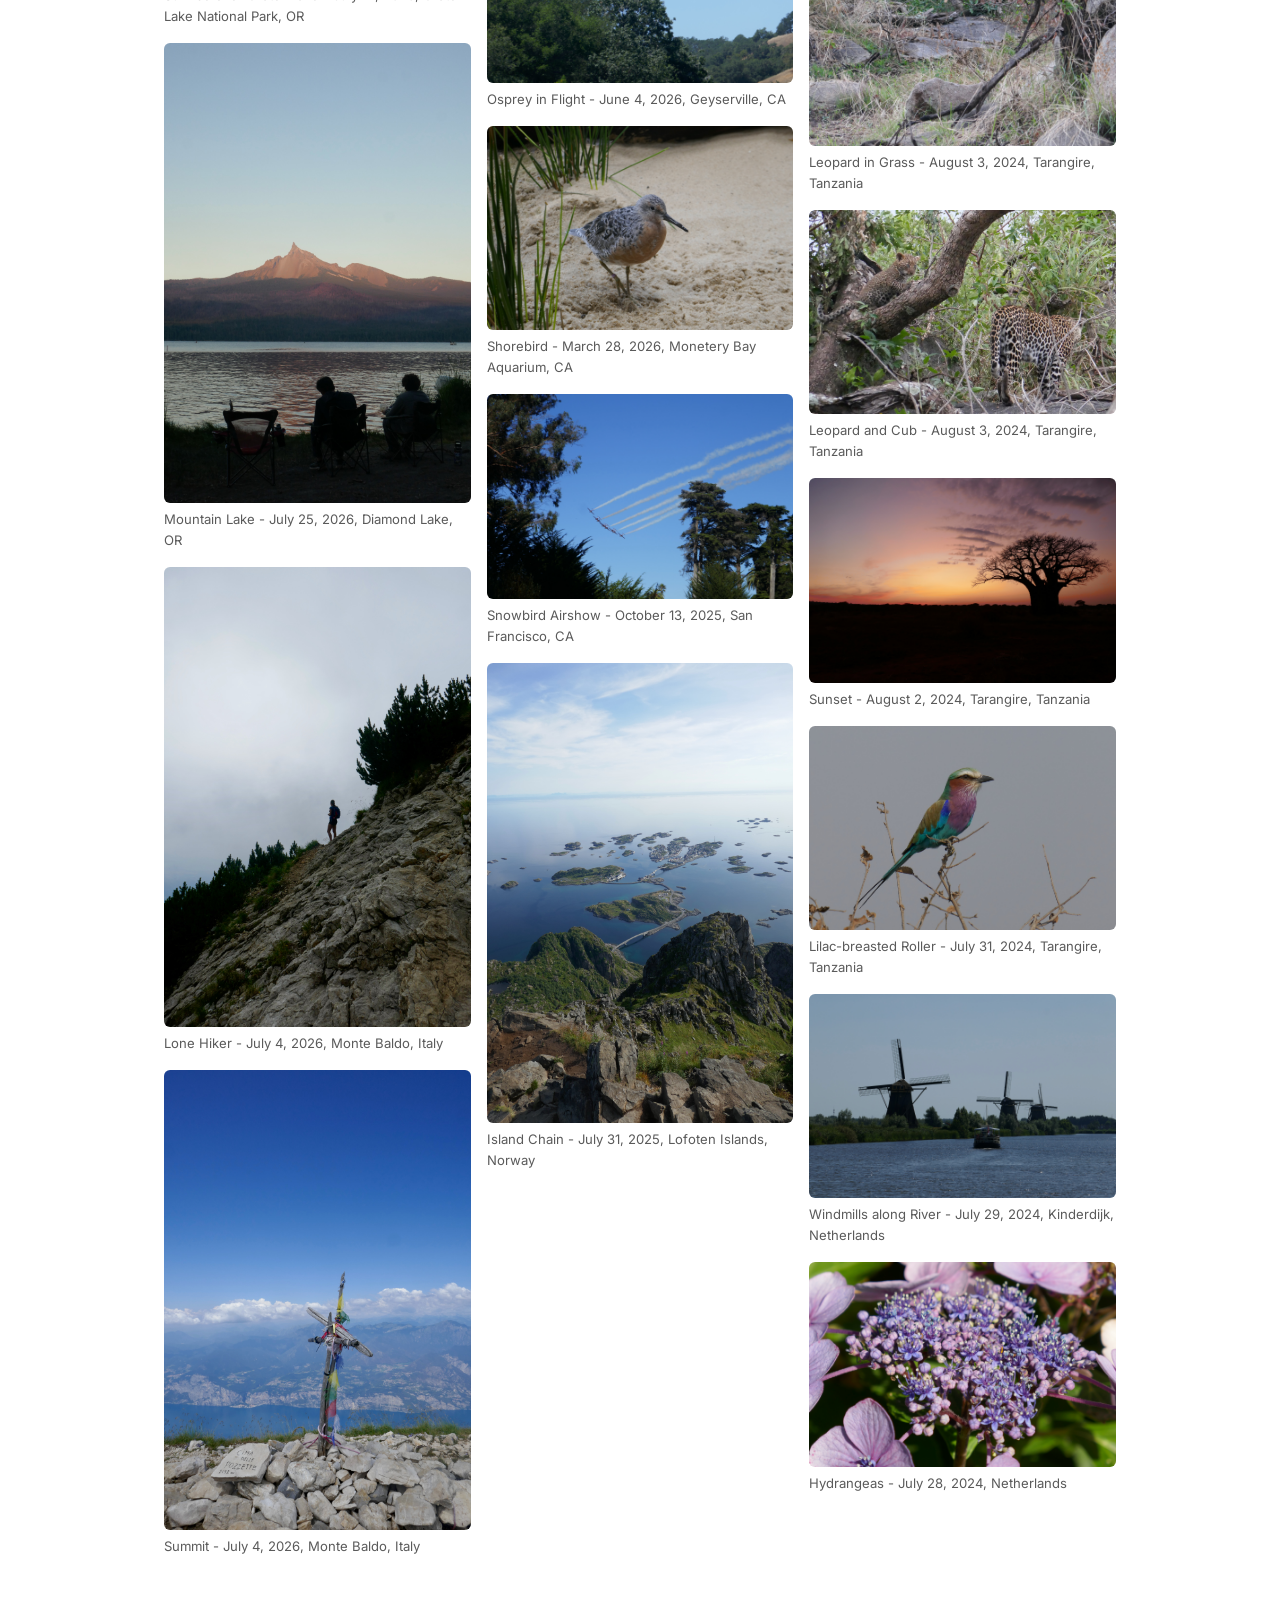
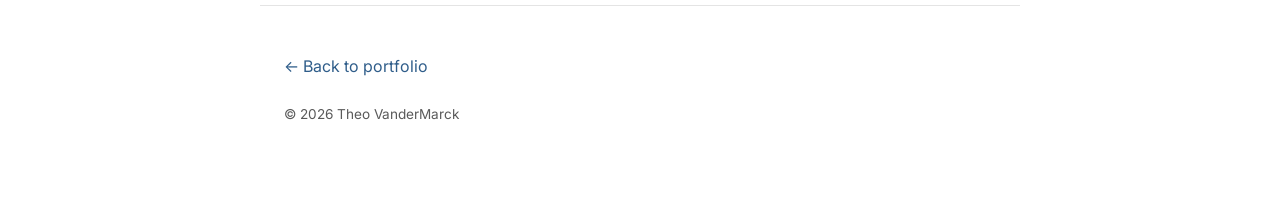
==== commit c4bad53a: "fixed error" ====
--- a/photography.html
+++ b/photography.html
@@ -135,7 +135,7 @@
 
       <figure>
         <a href="assets/photos/i15.jpeg" target="_blank" rel="noopener">
-          <img src="assets/photos/i15jpeg" loading="lazy">
+          <img src="assets/photos/i15.jpeg" loading="lazy">
         </a>
         <figcaption>Mountain Lake - July 25, 2026, Diamond Lake, OR</figcaption>
       </figure>
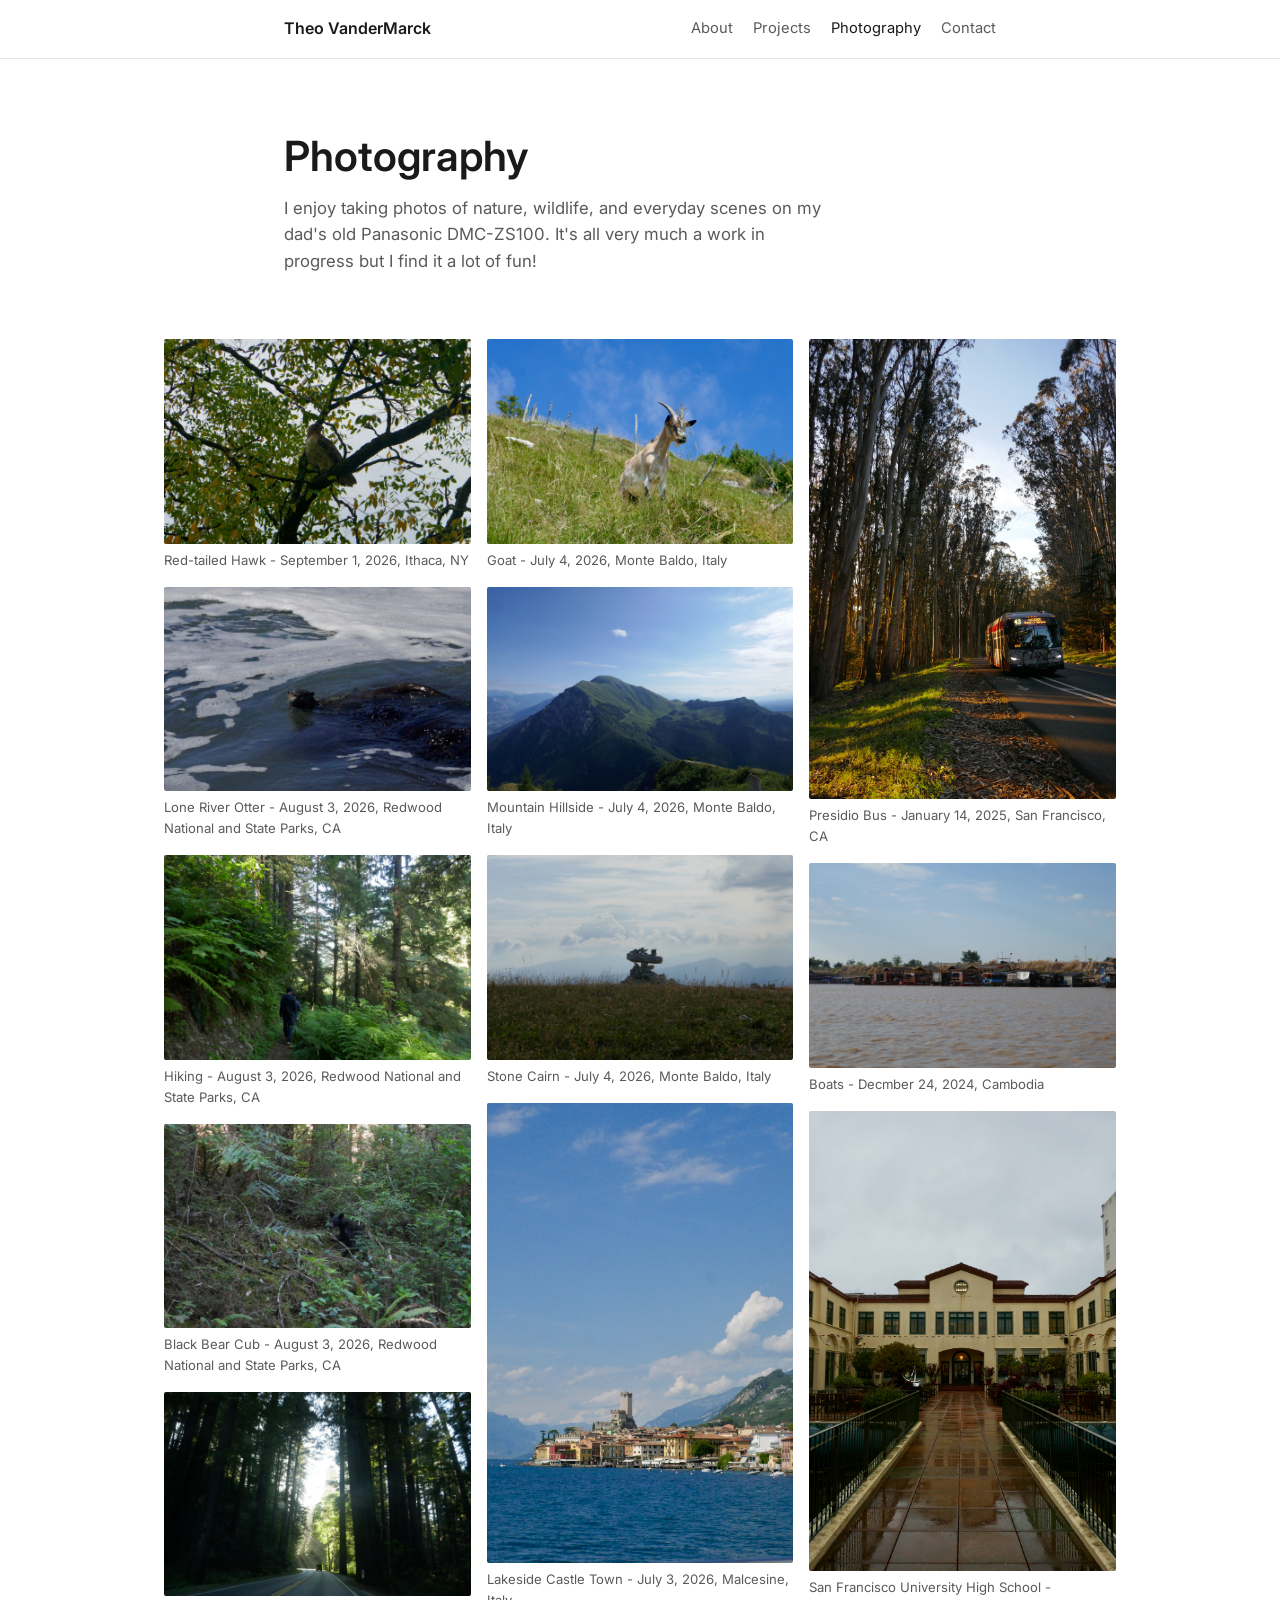
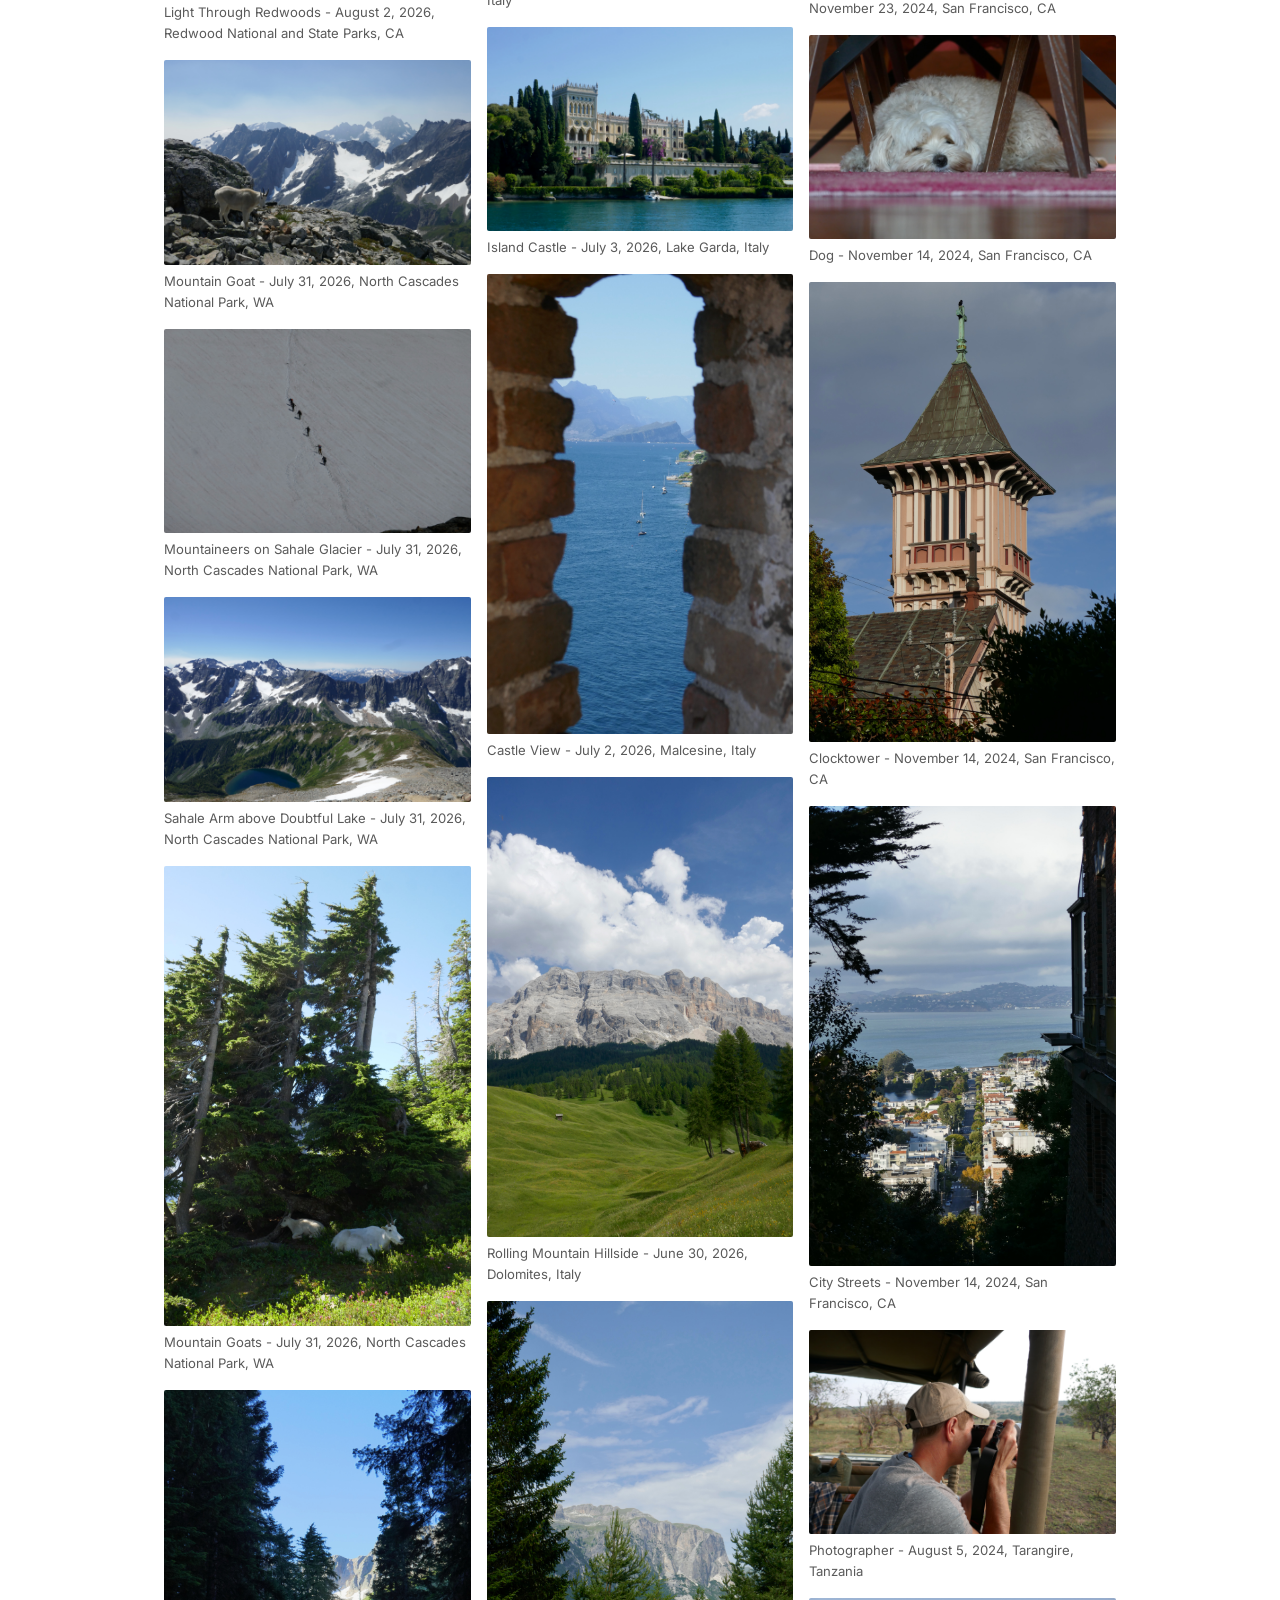
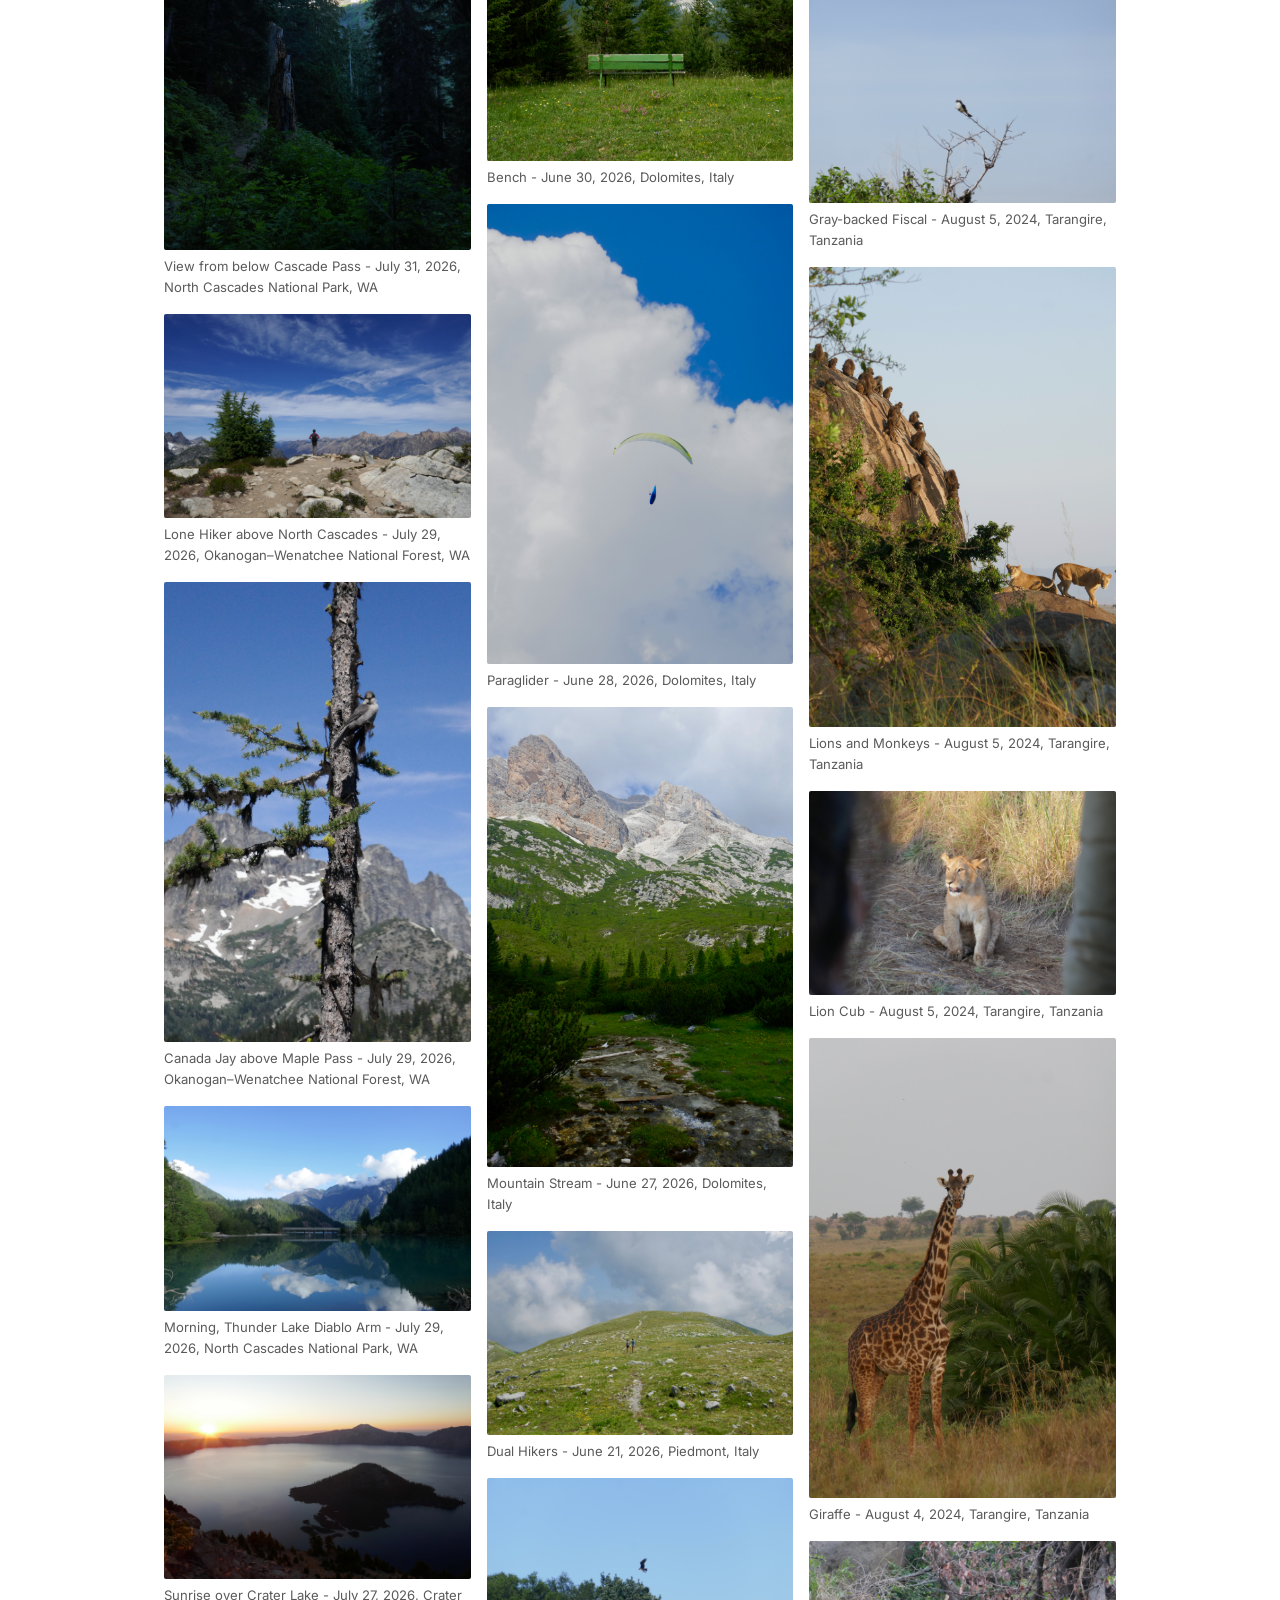
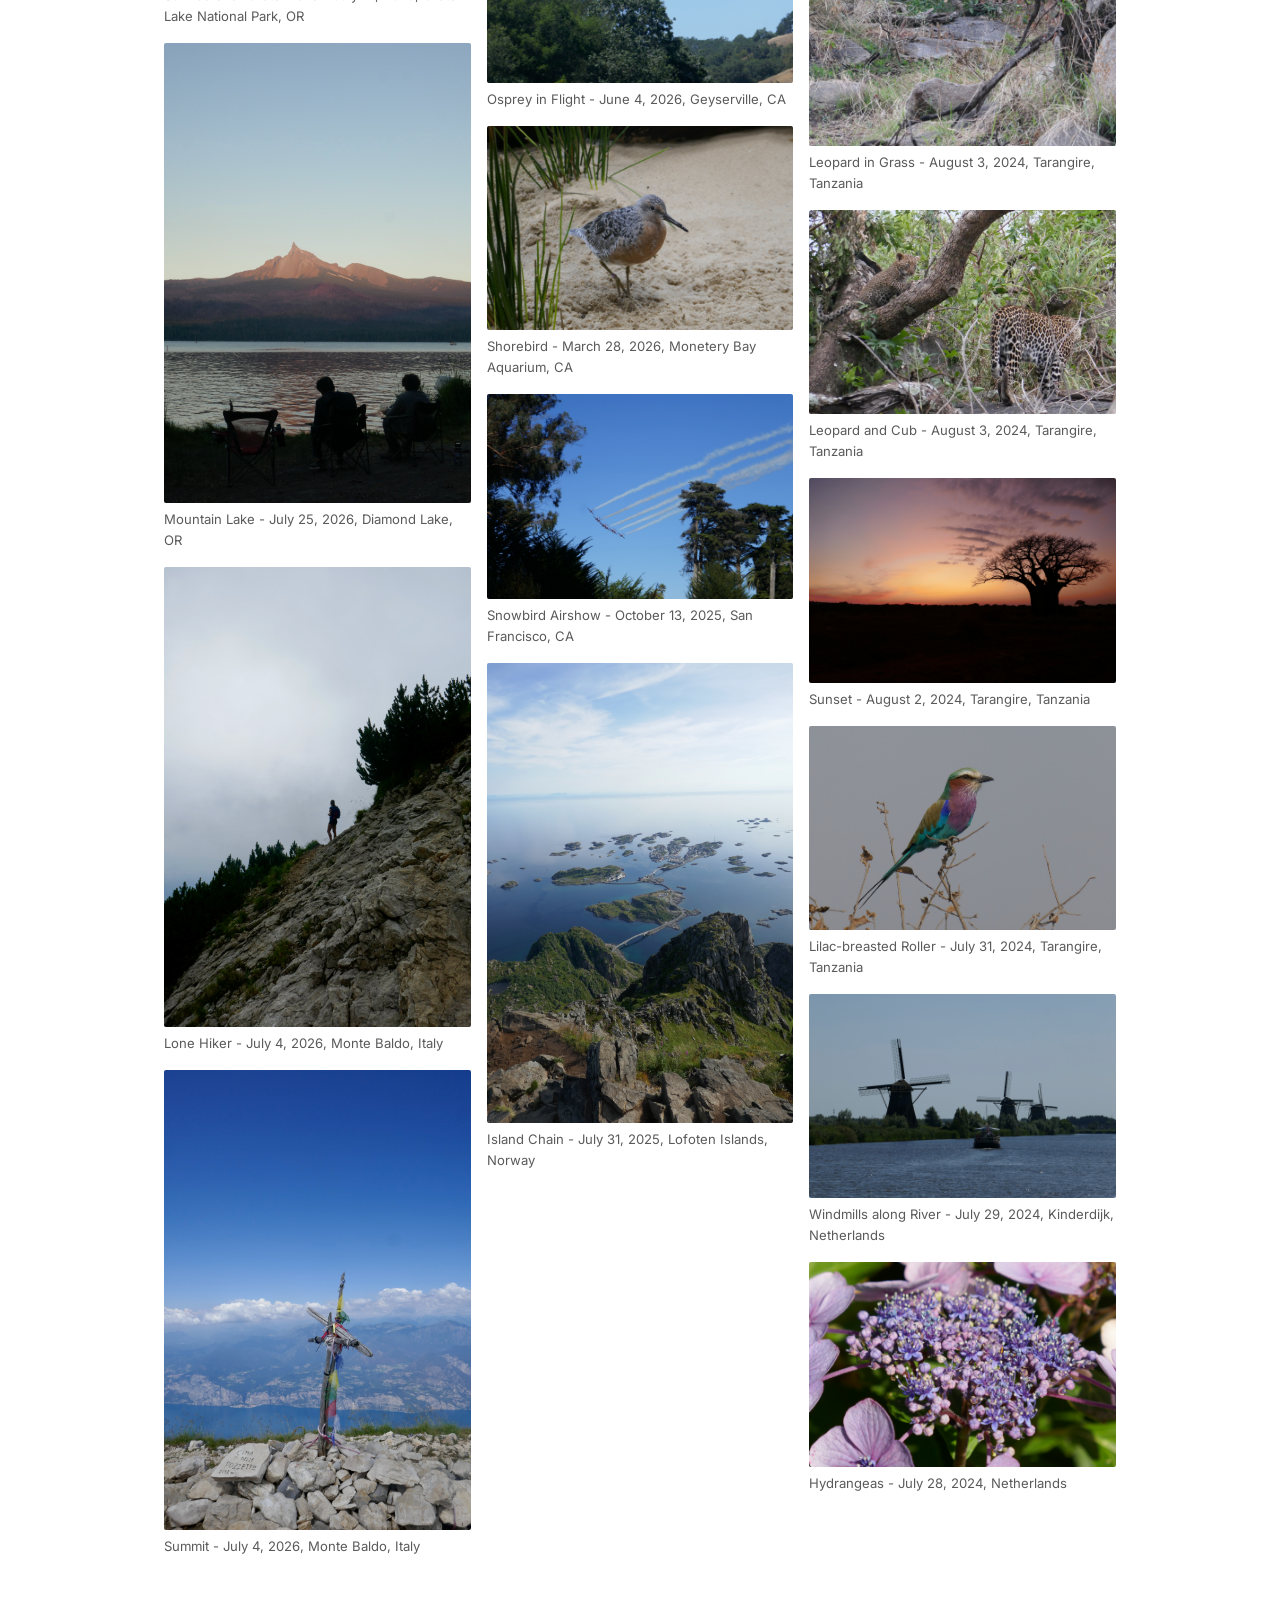
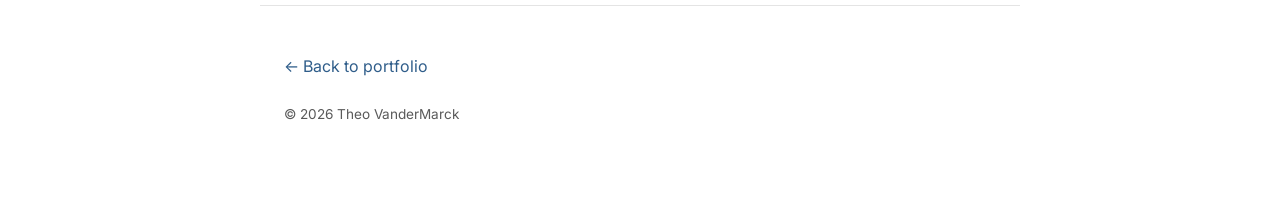
==== commit 489caf53: "minor edits" ====
--- a/photography.html
+++ b/photography.html
@@ -28,7 +28,7 @@
   <section class="hero photo-hero">
     <h1>Photography</h1>
     <p class="hero-tagline">
-      I enjoy taking photos of nature, wildlife, and everyday scenes on my dad's Panasonic DMC-ZS100. It's all very much a work in progress but I find it a lot of fun!
+      I enjoy taking photos of nature, wildlife, and everyday scenes on my dad's old Panasonic DMC-ZS100. It's all very much a work in progress but I find it a lot of fun!
     </p>
   </section>
 
--- a/styles.css
+++ b/styles.css
@@ -277,7 +277,7 @@
   width: 100%;
   height: auto;
   display: block;
-  border-radius: 6px;
+  border-radius: 2px;
 }
 
 .gallery a:hover img { opacity: 0.9; }
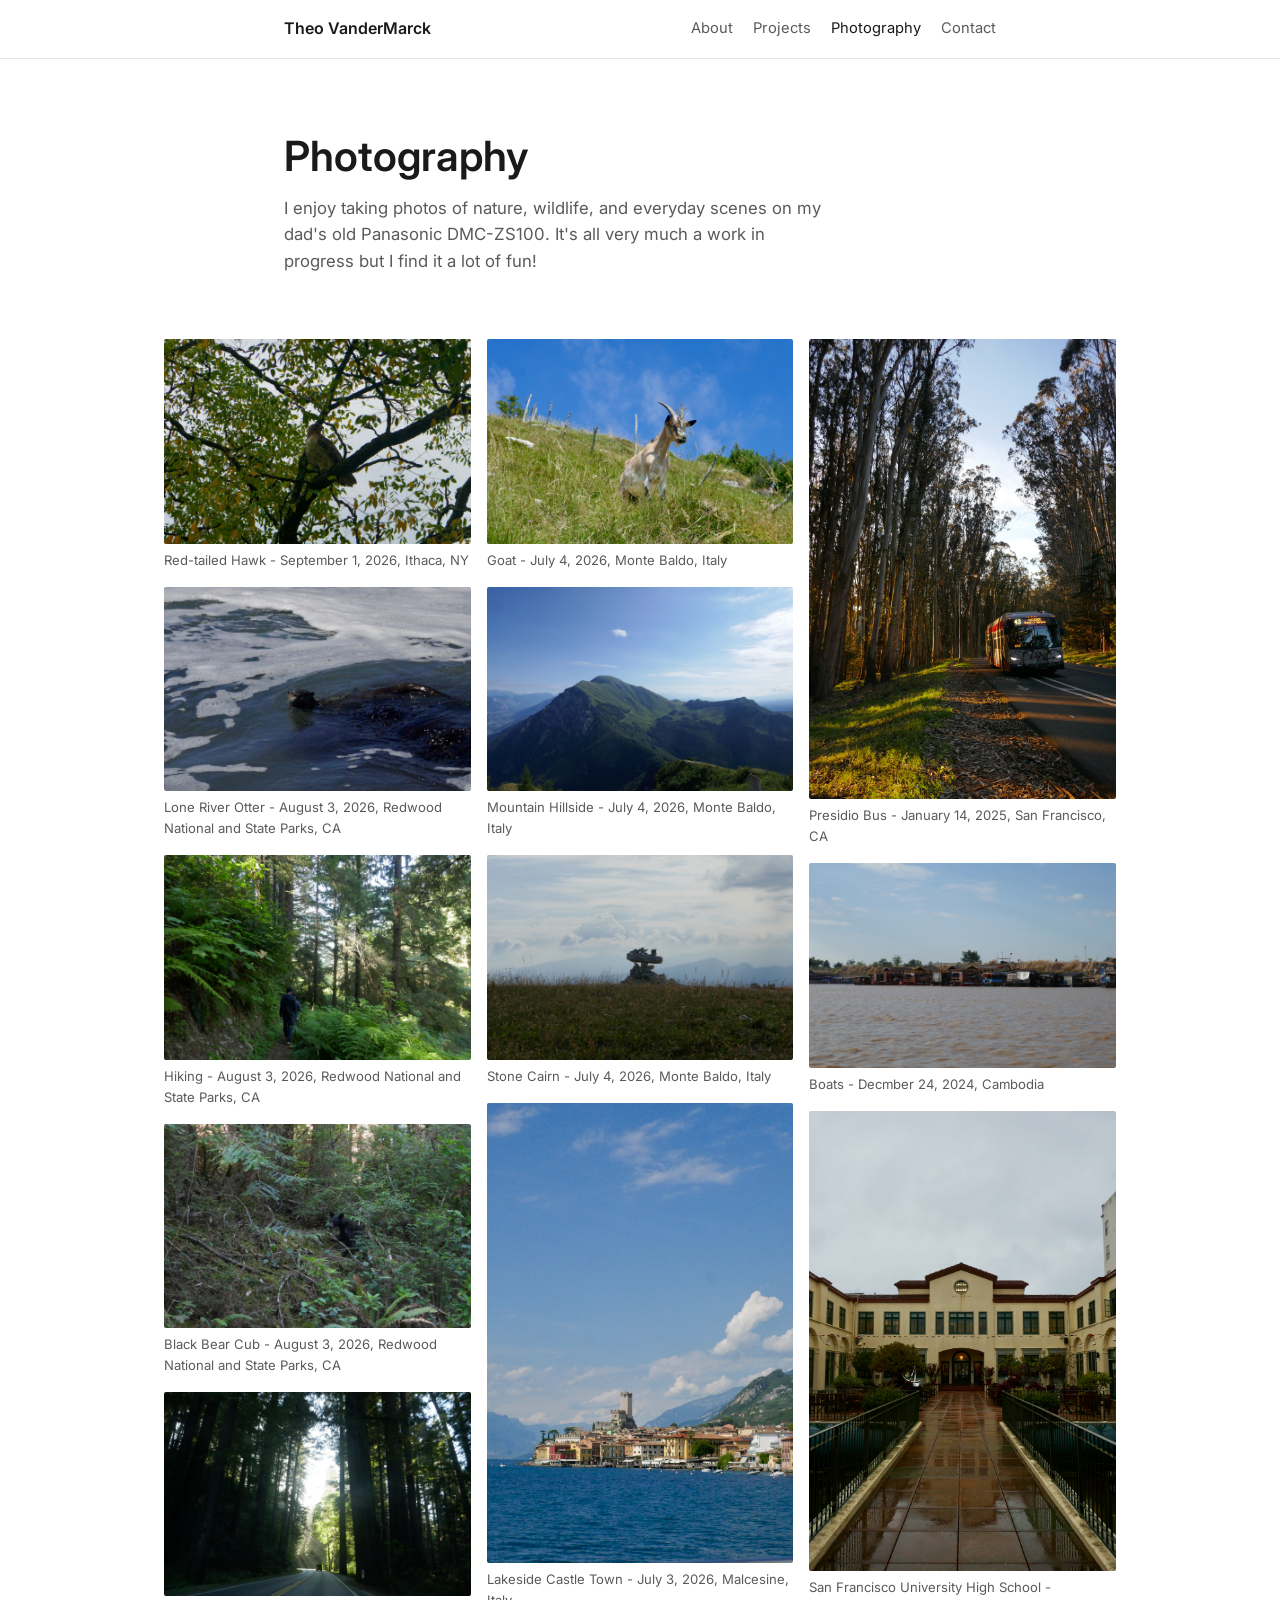
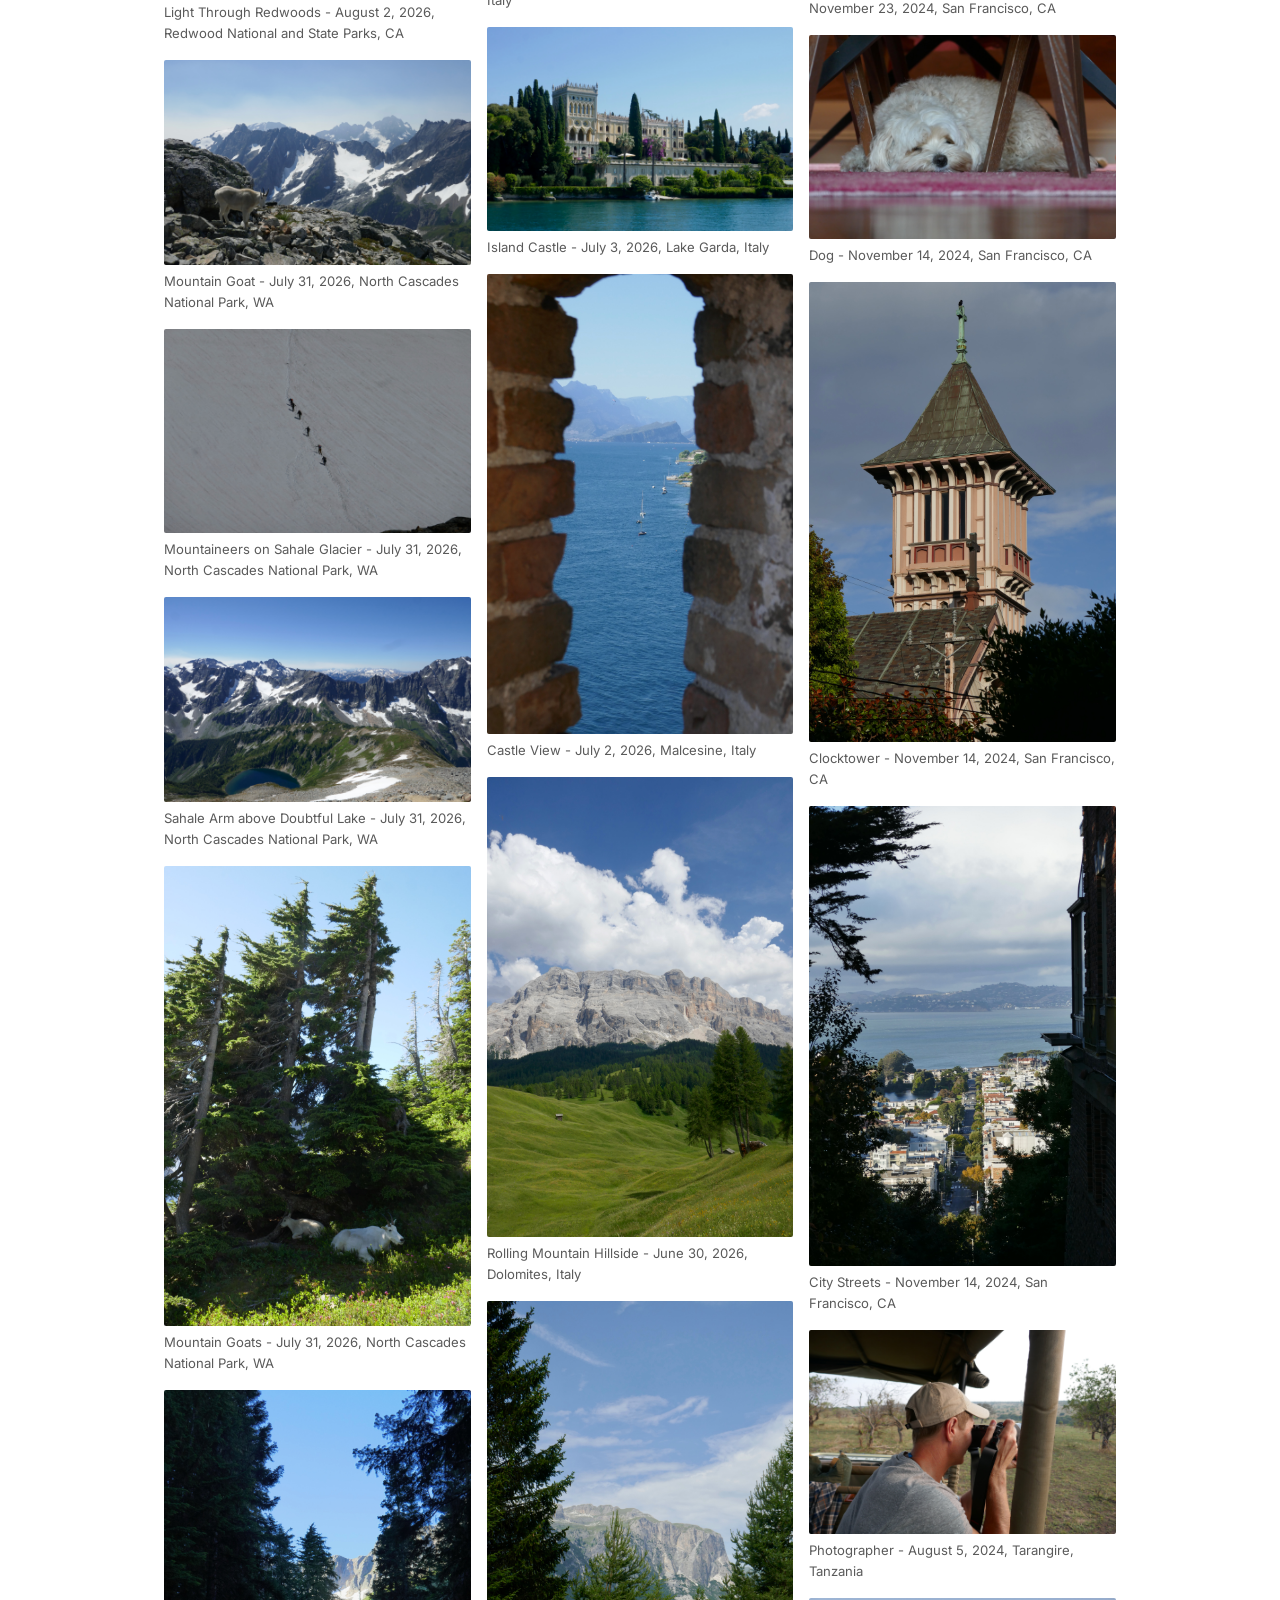
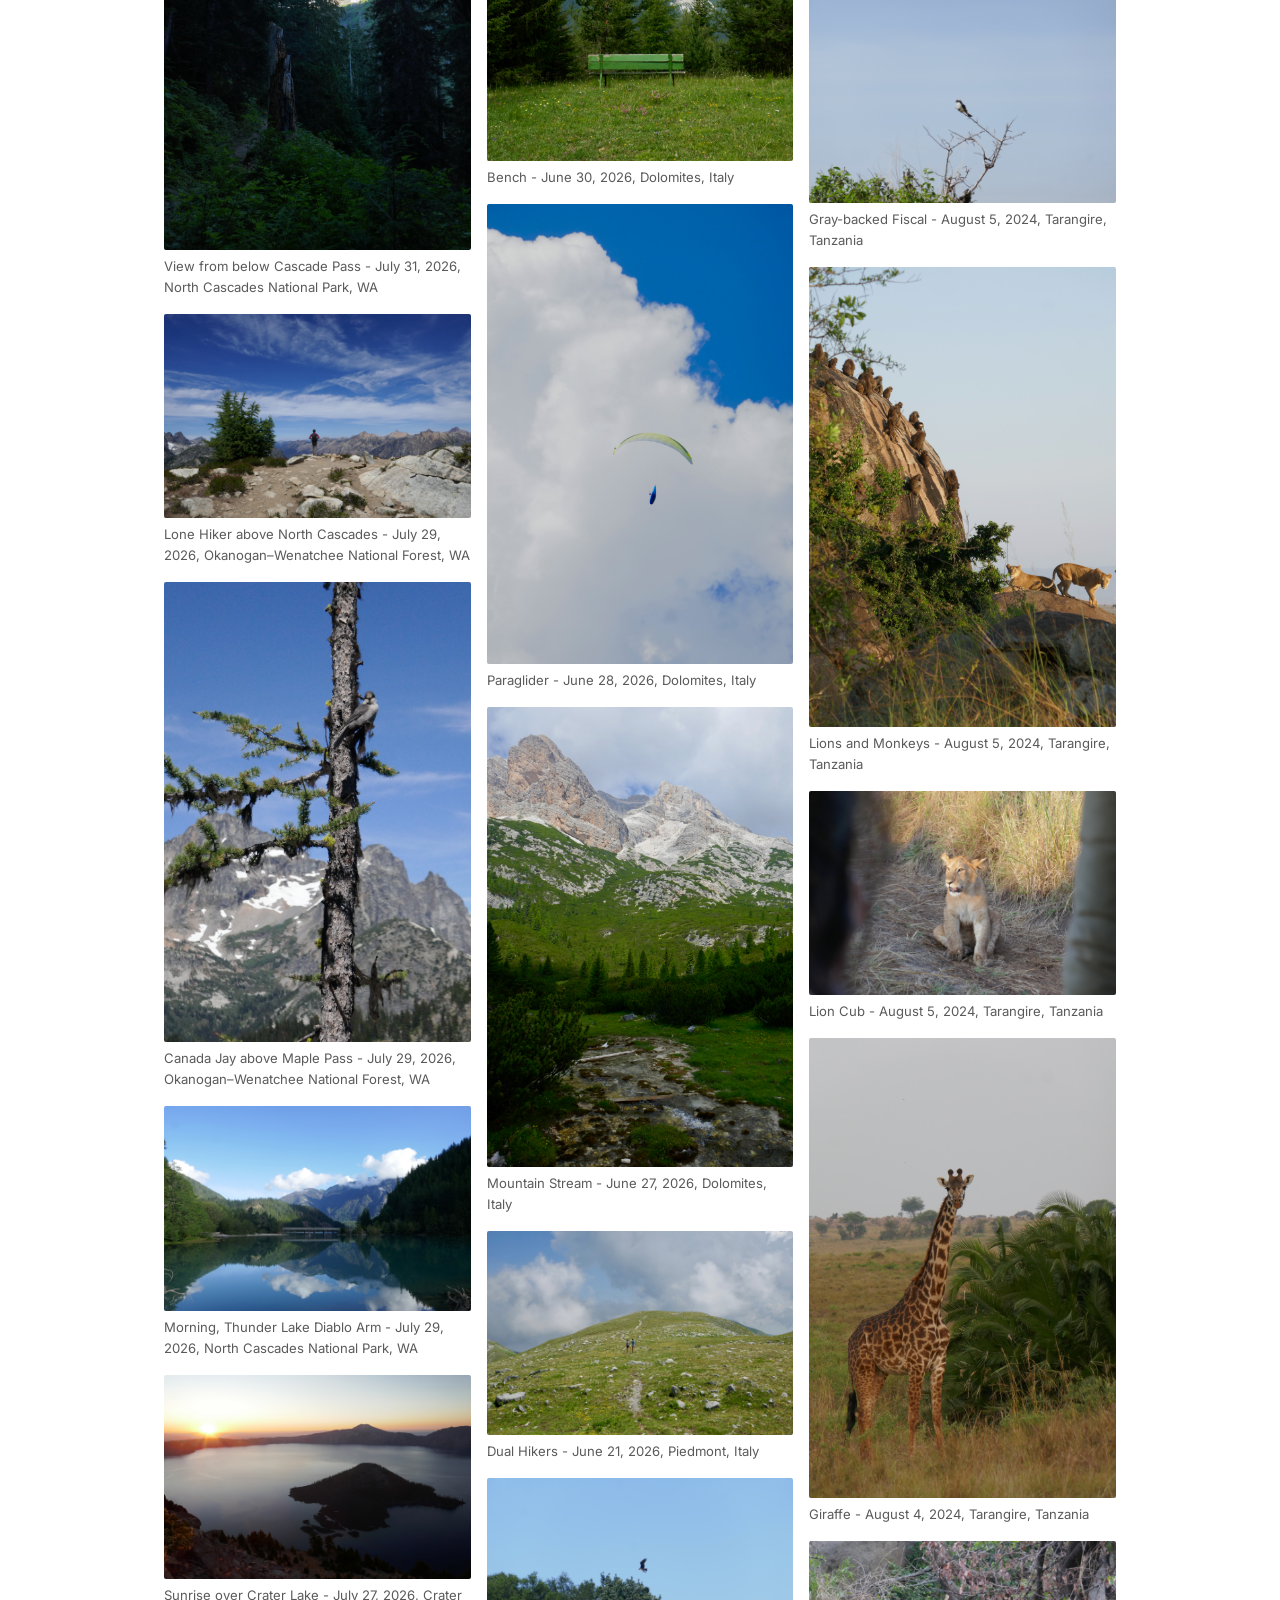
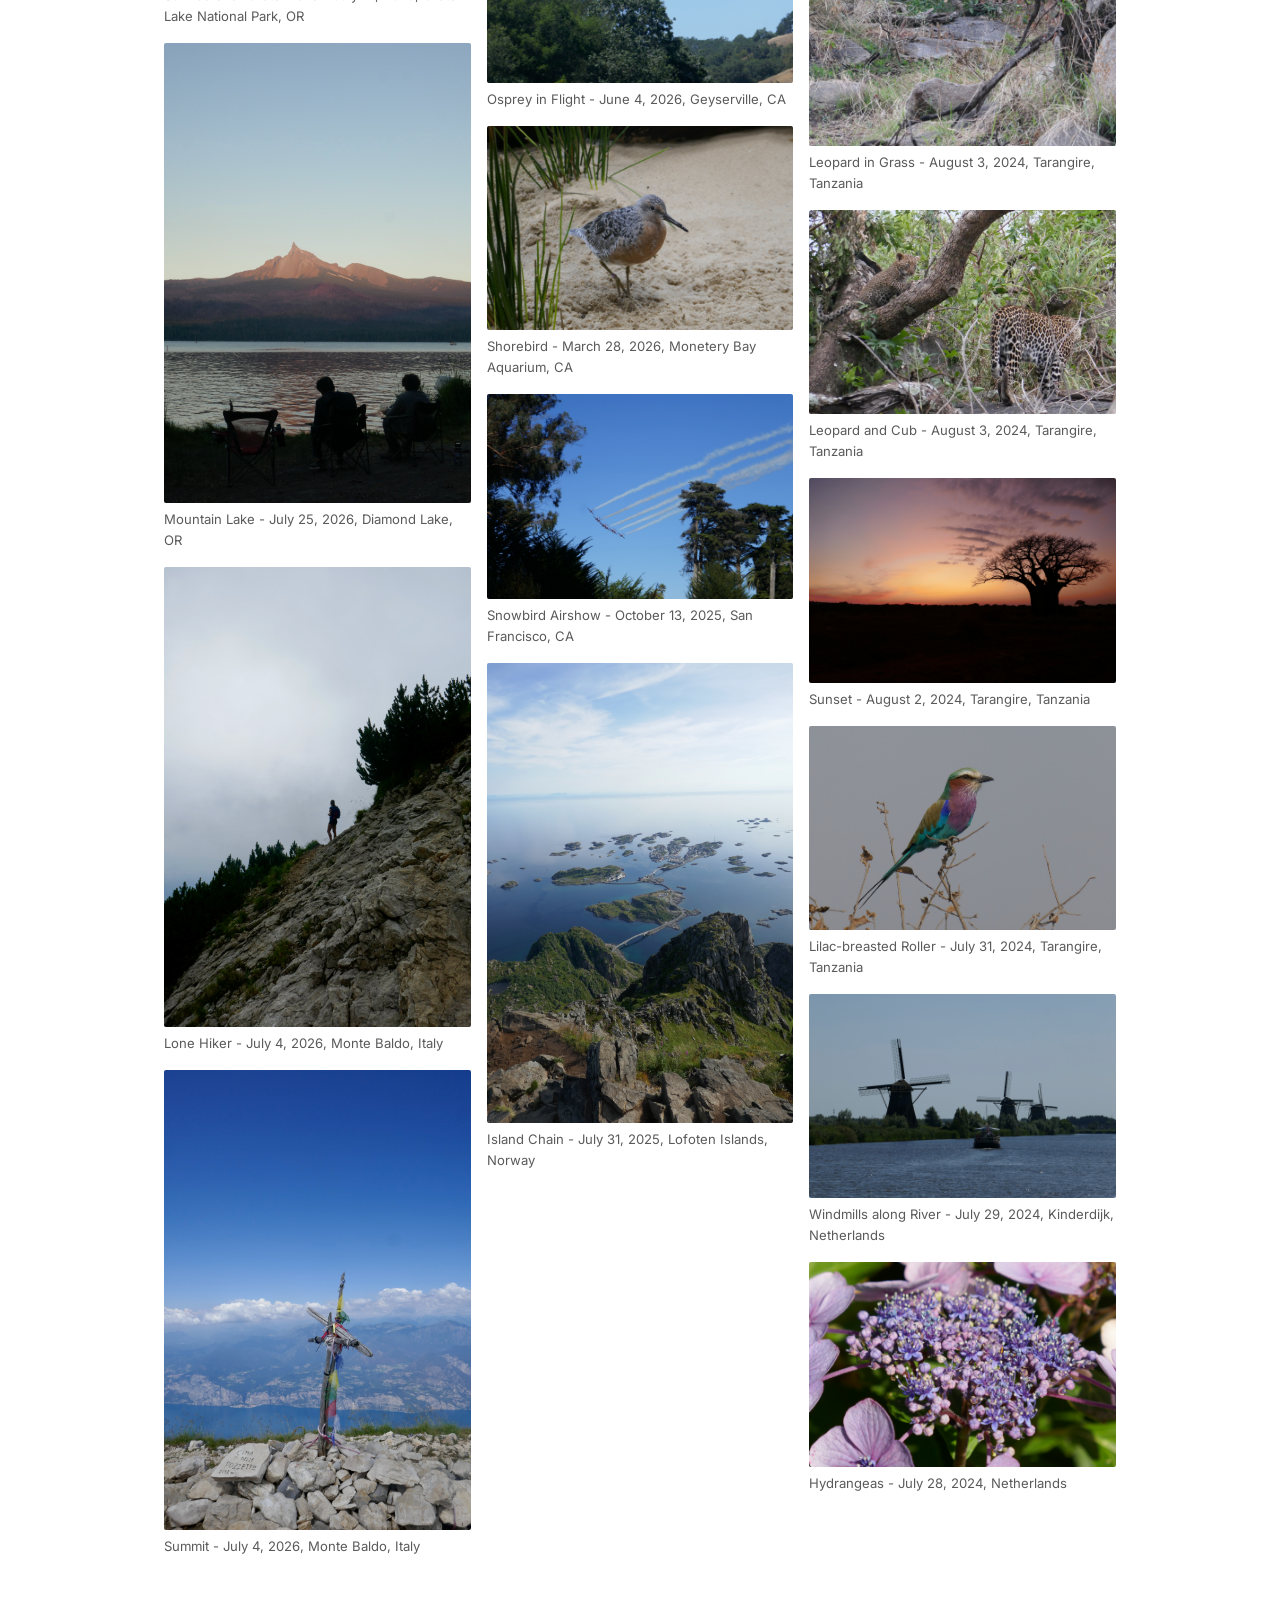
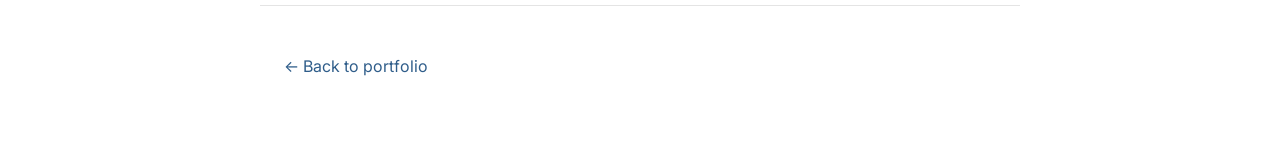
==== commit b84b513a: "minor edits" ====
--- a/photography.html
+++ b/photography.html
@@ -384,7 +384,6 @@
 
   <footer class="footer">
     <p><a href="index.html">← Back to portfolio</a></p>
-    <p class="footer-note">© <span id="year"></span> Theo VanderMarck</p>
   </footer>
 
   <script src="script.js"></script>
